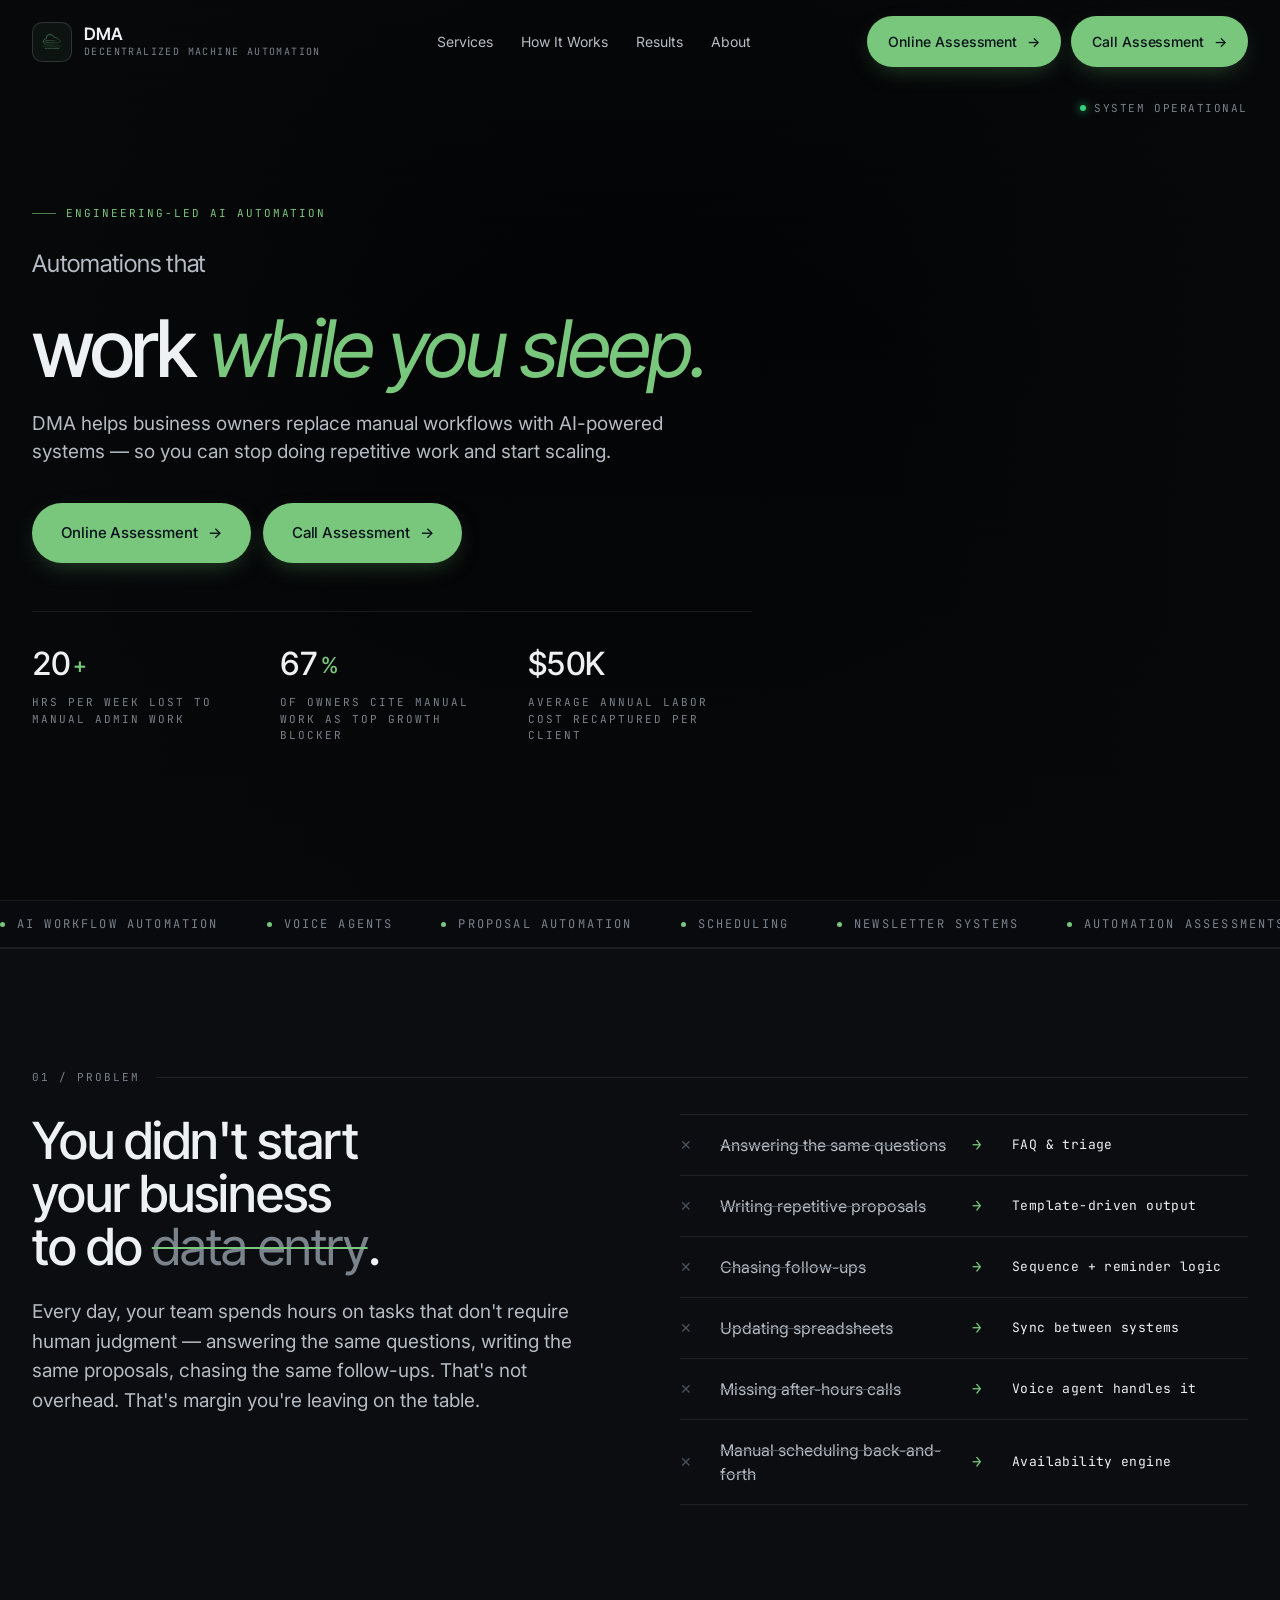
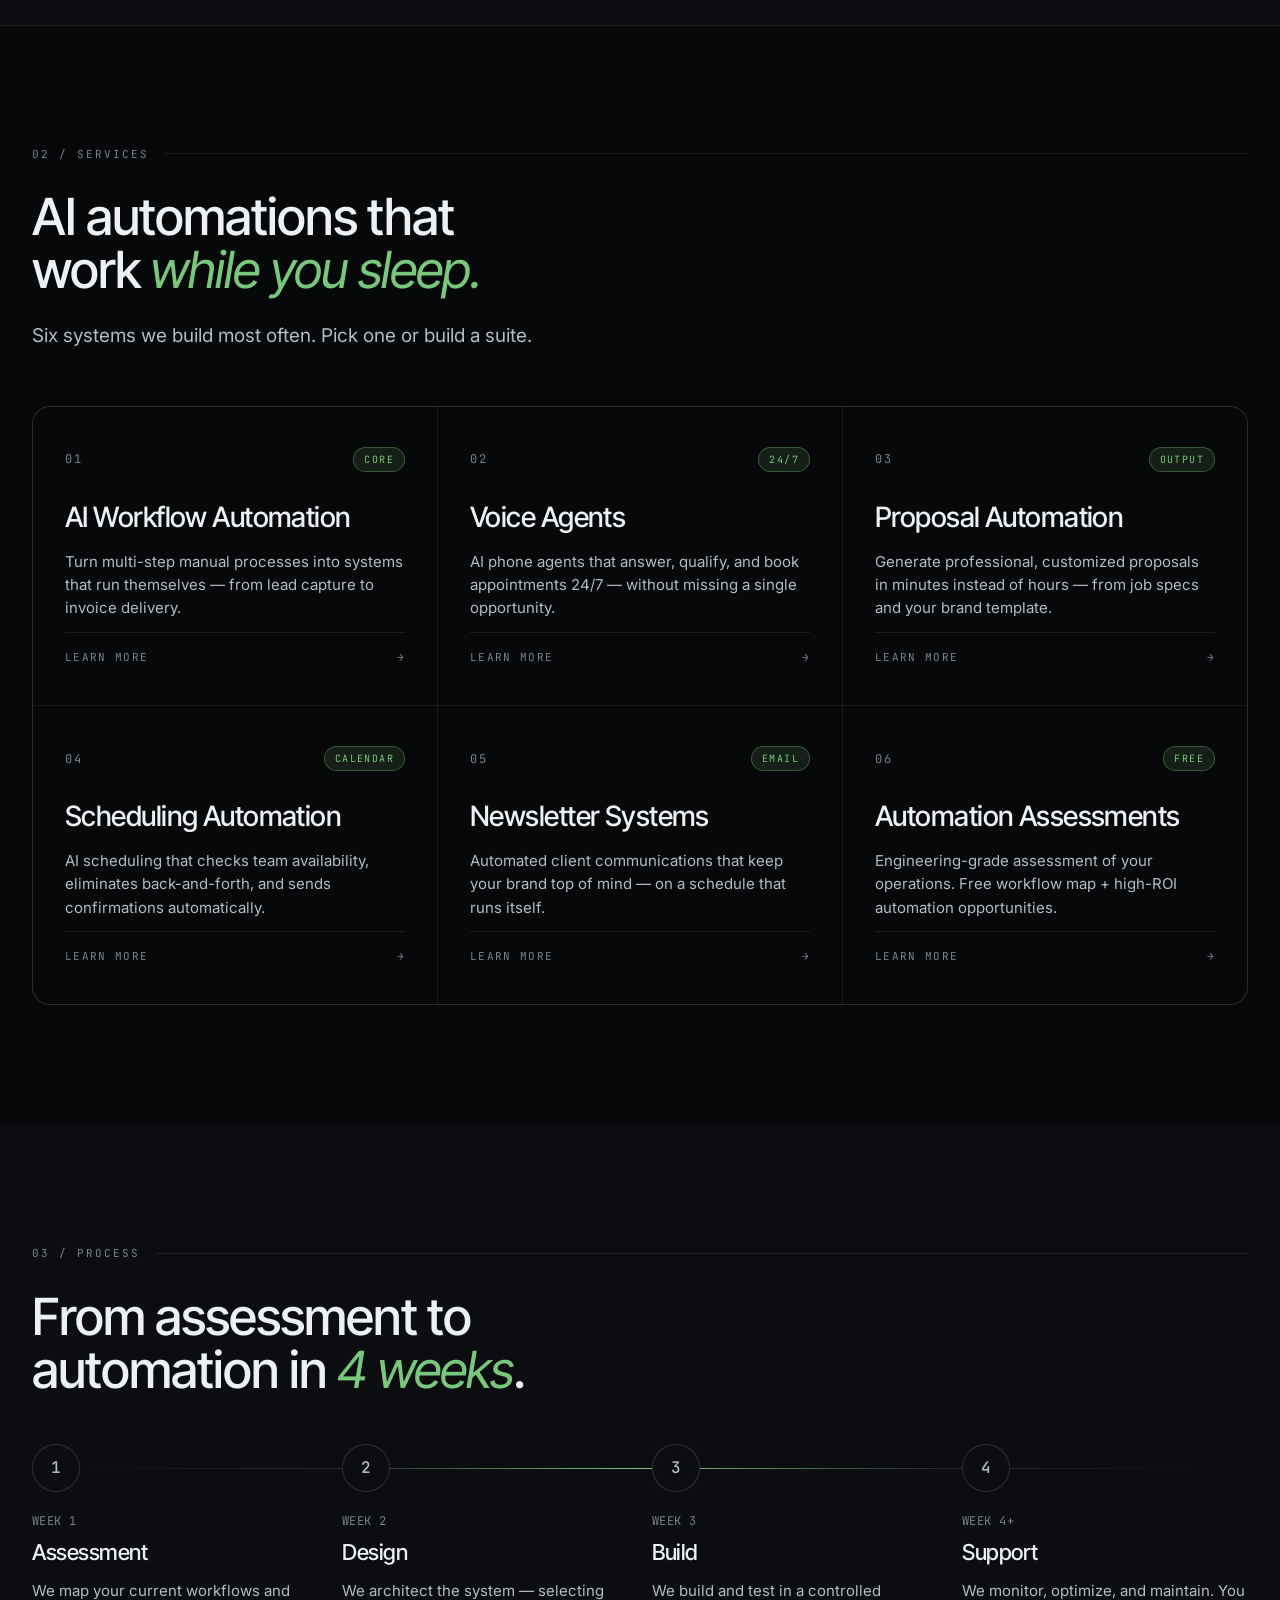
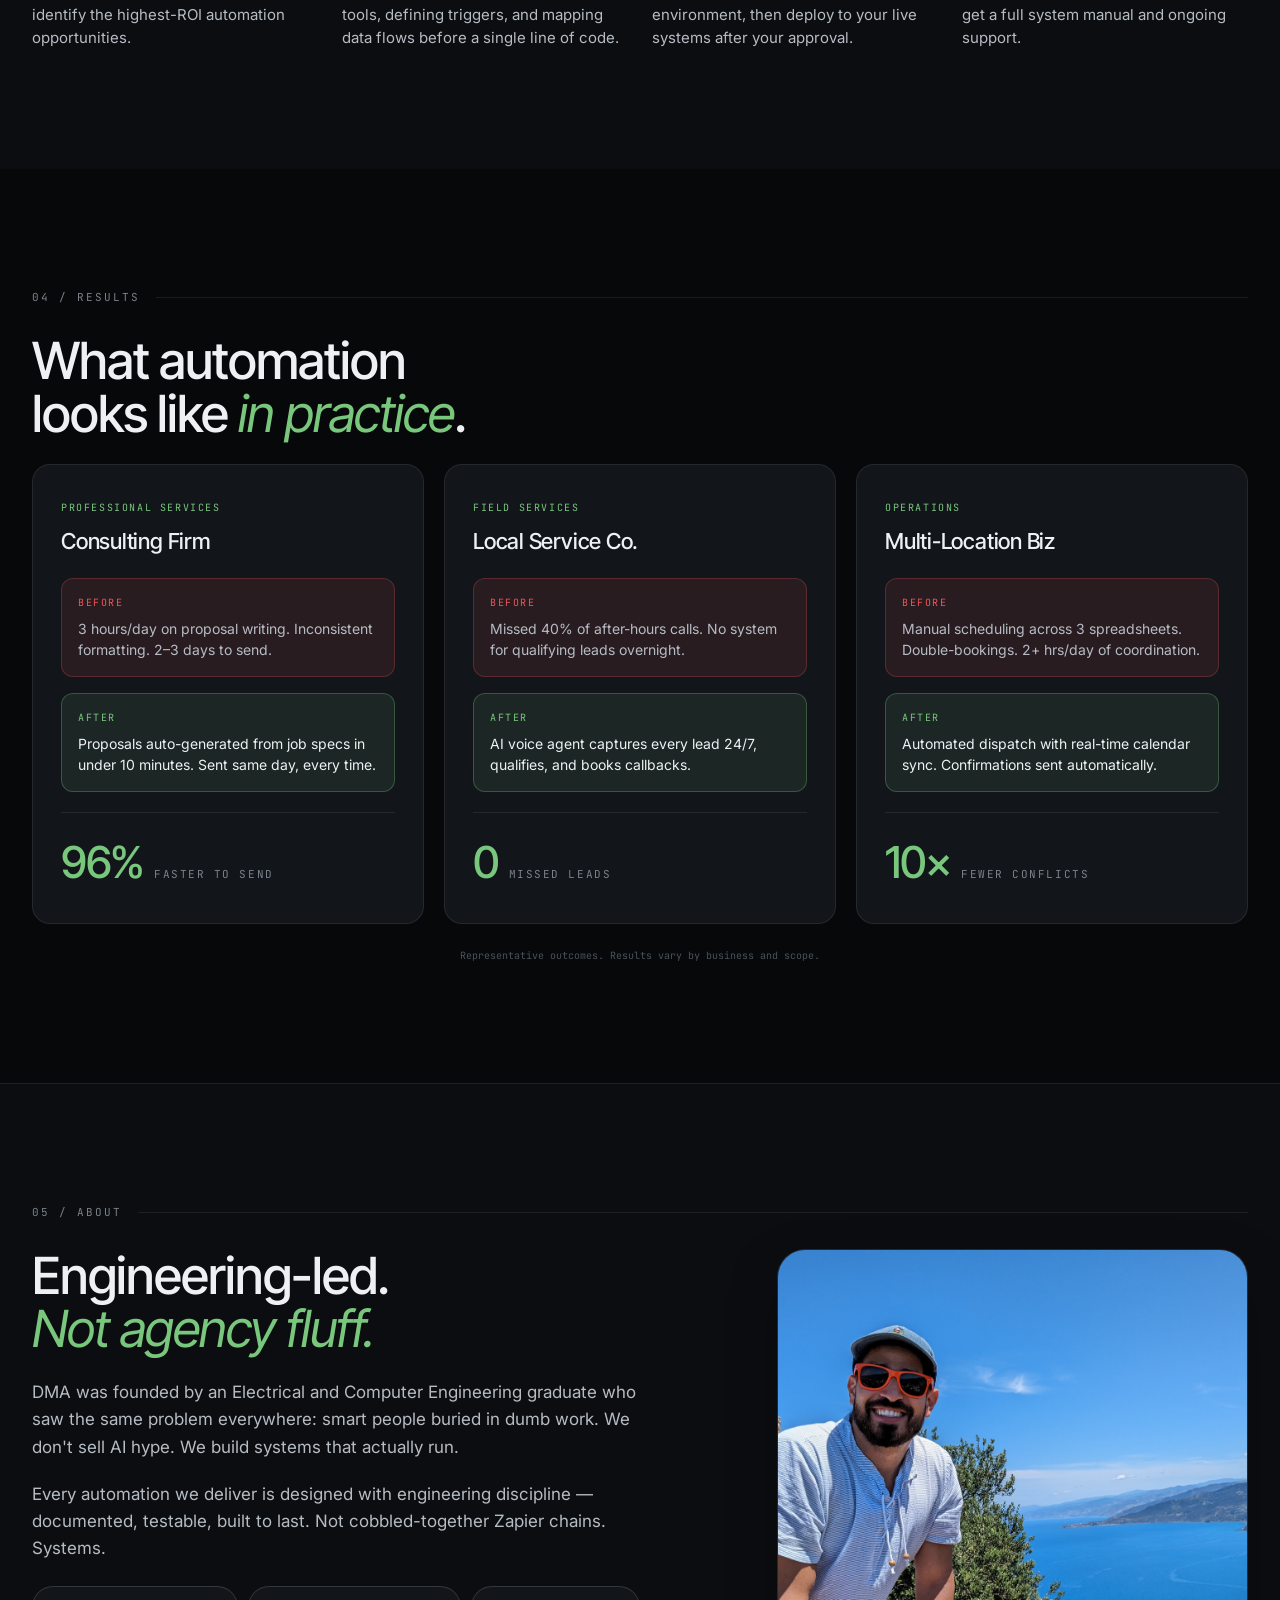
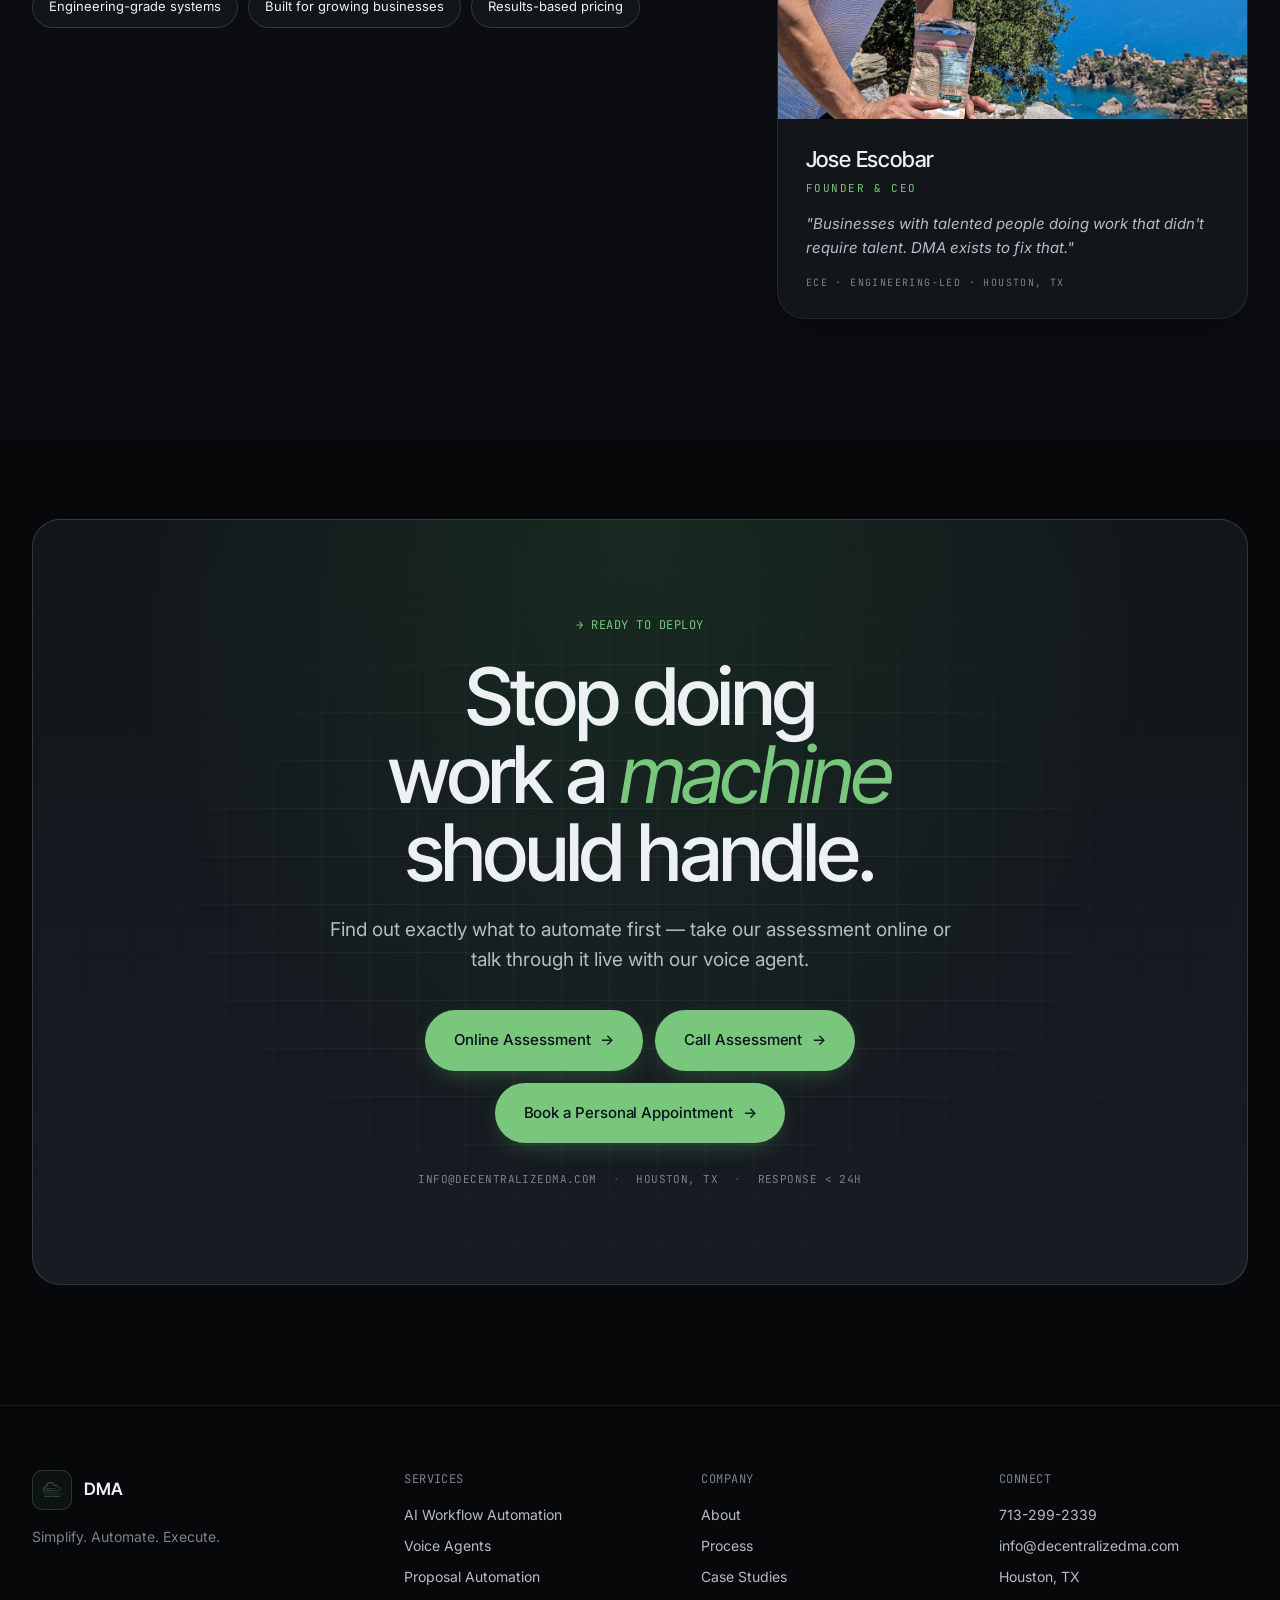
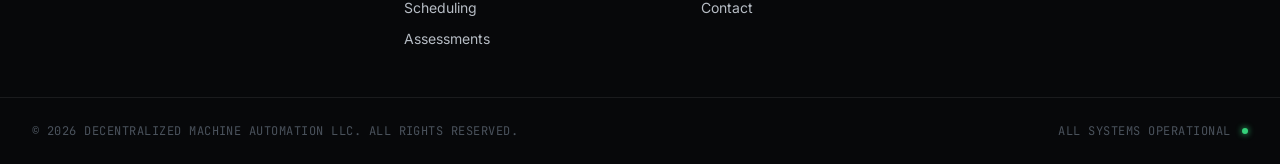
==== index.html @ 8df0d2e8 "18APR26_DarkThemeRedesign" ====
<!DOCTYPE html>
<html lang="en" data-theme="dark">
<head>
  <meta charset="UTF-8" />
  <meta name="viewport" content="width=device-width, initial-scale=1.0" />
  <title>Decentralized Machine Automation — Simplify. Automate. Execute.</title>
  <meta name="description" content="DMA helps businesses replace manual workflows with AI-powered automations — voice agents, proposal automation, scheduling, and more. Free automation assessment." />
  <link rel="icon" href="assets/images/icon.png" type="image/png" />
  <link rel="preconnect" href="https://fonts.googleapis.com" />
  <link rel="preconnect" href="https://fonts.gstatic.com" crossorigin />
  <link href="https://fonts.googleapis.com/css2?family=Inter+Tight:wght@400;500;600&family=Inter:wght@400;500;600&family=JetBrains+Mono:wght@400;500&display=swap" rel="stylesheet" />
  <link rel="stylesheet" href="styles.css" />
</head>
<body>

<!-- ============================================================
     NAV
     ============================================================ -->
<nav class="nav" role="navigation" aria-label="Main navigation">
  <div class="container nav-inner">

    <a class="brand" href="#top" aria-label="DMA Home">
      <span class="brand-mark">
        <img src="assets/images/logo.png" alt="DMA" width="28" height="28" />
      </span>
      <span class="brand-text">
        <span class="brand-name">DMA</span>
        <span class="brand-sub">Decentralized Machine Automation</span>
      </span>
    </a>

    <div class="nav-links">
      <a href="#services">Services</a>
      <a href="#process">How It Works</a>
      <a href="#results">Results</a>
      <a href="#about">About</a>
    </div>

    <div class="nav-ctas">
      <a class="btn btn-primary" href="/assessment/">Online Assessment <span class="arr">→</span></a>
      <a class="btn btn-primary" href="tel:+18585644468">Call Assessment <span class="arr">→</span></a>
    </div>

    <button class="nav__hamburger" aria-label="Open menu" aria-expanded="false">
      <span></span><span></span><span></span>
    </button>

  </div>
</nav>

<!-- Mobile drawer -->
<div class="nav__mobile-menu" id="mobileMenu" aria-hidden="true">
  <a href="#services">Services</a>
  <a href="#process">How It Works</a>
  <a href="#results">Results</a>
  <a href="#about">About</a>
  <a class="btn btn-primary" href="/assessment/">Online Assessment →</a>
  <a class="btn btn-primary" href="tel:+18585644468">Call Assessment →</a>
</div>

<!-- ============================================================
     HERO
     ============================================================ -->
<section id="top" class="hero">

  <!-- Video background -->
  <div class="hero__video-wrap" aria-hidden="true">
    <video class="hero__video" autoplay muted loop playsinline preload="auto">
      <source src="assets/video/mechanical-to-digital-gears.mp4" type="video/mp4" />
    </video>
    <div class="hero__veil"></div>
    <div class="hero__scan"></div>
  </div>
  <div class="hero__scrim" aria-hidden="true"></div>

  <!-- Meta chip -->
  <div class="hero-meta" aria-hidden="true">
    <div class="row"><span class="dot"></span> SYSTEM OPERATIONAL</div>
  </div>

  <div class="container">
    <div class="hero-content">
      <div class="eyebrow reveal in">Engineering-Led AI Automation</div>
      <div class="hero-pre reveal in" data-delay="1">Automations that</div>
      <h1 class="reveal in" data-delay="2">
        work <span class="accent">while you sleep.</span>
      </h1>
      <p class="lead reveal in" data-delay="3">
        DMA helps business owners replace manual workflows with AI-powered systems — so you can stop doing repetitive work and start scaling.
      </p>
      <div class="hero-ctas reveal in" data-delay="4">
        <a class="btn btn-primary btn-lg" href="/assessment/">Online Assessment <span class="arr">→</span></a>
        <a class="btn btn-primary btn-lg" href="tel:+18585644468">Call Assessment <span class="arr">→</span></a>
      </div>
      <div class="hero-stats reveal in" data-delay="4">
        <div class="stat">
          <span class="num"><span class="count" data-target="20">0</span><span class="unit">+</span></span>
          <span class="lbl">hrs per week lost to manual admin work</span>
        </div>
        <div class="stat">
          <span class="num"><span class="count" data-target="67">0</span><span class="unit">%</span></span>
          <span class="lbl">of owners cite manual work as top growth blocker</span>
        </div>
        <div class="stat">
          <span class="num">$<span class="count" data-target="50">0</span>K</span>
          <span class="lbl">average annual labor cost recaptured per client</span>
        </div>
      </div>
    </div>
  </div>

</section>

<!-- ============================================================
     TICKER
     ============================================================ -->
<div class="ticker" aria-hidden="true">
  <div class="ticker-track">
    <span class="ticker-item"><span class="dot"></span> AI WORKFLOW AUTOMATION</span>
    <span class="ticker-item"><span class="dot"></span> VOICE AGENTS</span>
    <span class="ticker-item"><span class="dot"></span> PROPOSAL AUTOMATION</span>
    <span class="ticker-item"><span class="dot"></span> SCHEDULING</span>
    <span class="ticker-item"><span class="dot"></span> NEWSLETTER SYSTEMS</span>
    <span class="ticker-item"><span class="dot"></span> AUTOMATION ASSESSMENTS</span>
    <span class="ticker-item"><span class="dot"></span> AI WORKFLOW AUTOMATION</span>
    <span class="ticker-item"><span class="dot"></span> VOICE AGENTS</span>
    <span class="ticker-item"><span class="dot"></span> PROPOSAL AUTOMATION</span>
    <span class="ticker-item"><span class="dot"></span> SCHEDULING</span>
    <span class="ticker-item"><span class="dot"></span> NEWSLETTER SYSTEMS</span>
    <span class="ticker-item"><span class="dot"></span> AUTOMATION ASSESSMENTS</span>
    <span class="ticker-item"><span class="dot"></span> AI WORKFLOW AUTOMATION</span>
    <span class="ticker-item"><span class="dot"></span> VOICE AGENTS</span>
    <span class="ticker-item"><span class="dot"></span> PROPOSAL AUTOMATION</span>
    <span class="ticker-item"><span class="dot"></span> SCHEDULING</span>
    <span class="ticker-item"><span class="dot"></span> NEWSLETTER SYSTEMS</span>
    <span class="ticker-item"><span class="dot"></span> AUTOMATION ASSESSMENTS</span>
  </div>
</div>

<!-- ============================================================
     01 — PROBLEM
     ============================================================ -->
<section id="problem" class="sec problem">
  <div class="container">
    <div class="sec-label"><span>01 / PROBLEM</span></div>
    <div class="problem-grid">

      <div class="problem-head">
        <h2 class="sec-title reveal">
          You didn't start your business to do <em>data entry</em>.
        </h2>
        <p class="sec-lead reveal" data-delay="1">
          Every day, your team spends hours on tasks that don't require human judgment —
          answering the same questions, writing the same proposals, chasing the same follow-ups.
          That's not overhead. That's margin you're leaving on the table.
        </p>
      </div>

      <div class="problem-list">
        <div class="prob-row reveal" data-delay="1">
          <span class="prob-x">✕</span>
          <span class="prob-task">Answering the same questions</span>
          <span class="prob-arrow">→</span>
          <span class="prob-sol">FAQ &amp; triage</span>
        </div>
        <div class="prob-row reveal" data-delay="2">
          <span class="prob-x">✕</span>
          <span class="prob-task">Writing repetitive proposals</span>
          <span class="prob-arrow">→</span>
          <span class="prob-sol">Template-driven output</span>
        </div>
        <div class="prob-row reveal" data-delay="3">
          <span class="prob-x">✕</span>
          <span class="prob-task">Chasing follow-ups</span>
          <span class="prob-arrow">→</span>
          <span class="prob-sol">Sequence + reminder logic</span>
        </div>
        <div class="prob-row reveal" data-delay="4">
          <span class="prob-x">✕</span>
          <span class="prob-task">Updating spreadsheets</span>
          <span class="prob-arrow">→</span>
          <span class="prob-sol">Sync between systems</span>
        </div>
        <div class="prob-row reveal" data-delay="5">
          <span class="prob-x">✕</span>
          <span class="prob-task">Missing after-hours calls</span>
          <span class="prob-arrow">→</span>
          <span class="prob-sol">Voice agent handles it</span>
        </div>
        <div class="prob-row reveal" data-delay="1">
          <span class="prob-x">✕</span>
          <span class="prob-task">Manual scheduling back-and-forth</span>
          <span class="prob-arrow">→</span>
          <span class="prob-sol">Availability engine</span>
        </div>
      </div>

    </div>
  </div>
</section>

<!-- ============================================================
     02 — SERVICES
     ============================================================ -->
<section id="services" class="sec">
  <div class="container">
    <div class="sec-label"><span>02 / SERVICES</span></div>
    <h2 class="sec-title reveal">AI automations that work <em>while you sleep.</em></h2>
    <p class="sec-lead reveal" data-delay="1">Six systems we build most often. Pick one or build a suite.</p>

    <div class="services-grid">

      <div class="svc-card">
        <div class="svc-top">
          <span class="svc-num">01</span>
          <span class="svc-tag">Core</span>
        </div>
        <h3 class="svc-title">AI Workflow Automation</h3>
        <p class="svc-desc">Turn multi-step manual processes into systems that run themselves — from lead capture to invoice delivery.</p>
        <a class="svc-foot" href="#contact"><span>Learn more</span><span class="arr">→</span></a>
      </div>

      <div class="svc-card">
        <div class="svc-top">
          <span class="svc-num">02</span>
          <span class="svc-tag">24/7</span>
        </div>
        <h3 class="svc-title">Voice Agents</h3>
        <p class="svc-desc">AI phone agents that answer, qualify, and book appointments 24/7 — without missing a single opportunity.</p>
        <a class="svc-foot" href="#contact"><span>Learn more</span><span class="arr">→</span></a>
      </div>

      <div class="svc-card">
        <div class="svc-top">
          <span class="svc-num">03</span>
          <span class="svc-tag">Output</span>
        </div>
        <h3 class="svc-title">Proposal Automation</h3>
        <p class="svc-desc">Generate professional, customized proposals in minutes instead of hours — from job specs and your brand template.</p>
        <a class="svc-foot" href="#contact"><span>Learn more</span><span class="arr">→</span></a>
      </div>

      <div class="svc-card">
        <div class="svc-top">
          <span class="svc-num">04</span>
          <span class="svc-tag">Calendar</span>
        </div>
        <h3 class="svc-title">Scheduling Automation</h3>
        <p class="svc-desc">AI scheduling that checks team availability, eliminates back-and-forth, and sends confirmations automatically.</p>
        <a class="svc-foot" href="#contact"><span>Learn more</span><span class="arr">→</span></a>
      </div>

      <div class="svc-card">
        <div class="svc-top">
          <span class="svc-num">05</span>
          <span class="svc-tag">Email</span>
        </div>
        <h3 class="svc-title">Newsletter Systems</h3>
        <p class="svc-desc">Automated client communications that keep your brand top of mind — on a schedule that runs itself.</p>
        <a class="svc-foot" href="#contact"><span>Learn more</span><span class="arr">→</span></a>
      </div>

      <div class="svc-card">
        <div class="svc-top">
          <span class="svc-num">06</span>
          <span class="svc-tag">Free</span>
        </div>
        <h3 class="svc-title">Automation Assessments</h3>
        <p class="svc-desc">Engineering-grade assessment of your operations. Free workflow map + high-ROI automation opportunities.</p>
        <a class="svc-foot" href="#contact"><span>Learn more</span><span class="arr">→</span></a>
      </div>

    </div>
  </div>
</section>

<!-- ============================================================
     03 — PROCESS
     ============================================================ -->
<section id="process" class="sec process">
  <div class="container">
    <div class="sec-label"><span>03 / PROCESS</span></div>
    <h2 class="sec-title reveal">From assessment to automation in <em>4 weeks</em>.</h2>

    <div class="proc-timeline">
      <div class="proc-line" aria-hidden="true"></div>

      <div class="proc-step reveal" data-delay="1">
        <div class="proc-bub">1</div>
        <div class="proc-body">
          <div class="proc-week mono">Week 1</div>
          <h3 class="proc-title">Assessment</h3>
          <p class="proc-desc">We map your current workflows and identify the highest-ROI automation opportunities.</p>
        </div>
      </div>

      <div class="proc-step reveal" data-delay="2">
        <div class="proc-bub">2</div>
        <div class="proc-body">
          <div class="proc-week mono">Week 2</div>
          <h3 class="proc-title">Design</h3>
          <p class="proc-desc">We architect the system — selecting tools, defining triggers, and mapping data flows before a single line of code.</p>
        </div>
      </div>

      <div class="proc-step reveal" data-delay="3">
        <div class="proc-bub">3</div>
        <div class="proc-body">
          <div class="proc-week mono">Week 3</div>
          <h3 class="proc-title">Build</h3>
          <p class="proc-desc">We build and test in a controlled environment, then deploy to your live systems after your approval.</p>
        </div>
      </div>

      <div class="proc-step reveal" data-delay="4">
        <div class="proc-bub">4</div>
        <div class="proc-body">
          <div class="proc-week mono">Week 4+</div>
          <h3 class="proc-title">Support</h3>
          <p class="proc-desc">We monitor, optimize, and maintain. You get a full system manual and ongoing support.</p>
        </div>
      </div>

    </div>
  </div>
</section>

<!-- ============================================================
     04 — RESULTS
     ============================================================ -->
<section id="results" class="sec">
  <div class="container">
    <div class="sec-label"><span>04 / RESULTS</span></div>
    <h2 class="sec-title reveal">What automation looks like <em>in practice</em>.</h2>

    <div class="cases-grid">

      <article class="case-card reveal" data-delay="1">
        <div>
          <span class="case-tag mono">Professional Services</span>
          <h3 class="case-client">Consulting Firm</h3>
        </div>
        <div class="case-split">
          <div class="case-col before">
            <span class="col-label">Before</span>
            <p>3 hours/day on proposal writing. Inconsistent formatting. 2–3 days to send.</p>
          </div>
          <div class="case-col after">
            <span class="col-label">After</span>
            <p>Proposals auto-generated from job specs in under 10 minutes. Sent same day, every time.</p>
          </div>
        </div>
        <div class="case-metric">
          <span class="m-num">96%</span>
          <span class="m-lbl">faster to send</span>
        </div>
      </article>

      <article class="case-card reveal" data-delay="2">
        <div>
          <span class="case-tag mono">Field Services</span>
          <h3 class="case-client">Local Service Co.</h3>
        </div>
        <div class="case-split">
          <div class="case-col before">
            <span class="col-label">Before</span>
            <p>Missed 40% of after-hours calls. No system for qualifying leads overnight.</p>
          </div>
          <div class="case-col after">
            <span class="col-label">After</span>
            <p>AI voice agent captures every lead 24/7, qualifies, and books callbacks.</p>
          </div>
        </div>
        <div class="case-metric">
          <span class="m-num">0</span>
          <span class="m-lbl">missed leads</span>
        </div>
      </article>

      <article class="case-card reveal" data-delay="3">
        <div>
          <span class="case-tag mono">Operations</span>
          <h3 class="case-client">Multi-Location Biz</h3>
        </div>
        <div class="case-split">
          <div class="case-col before">
            <span class="col-label">Before</span>
            <p>Manual scheduling across 3 spreadsheets. Double-bookings. 2+ hrs/day of coordination.</p>
          </div>
          <div class="case-col after">
            <span class="col-label">After</span>
            <p>Automated dispatch with real-time calendar sync. Confirmations sent automatically.</p>
          </div>
        </div>
        <div class="case-metric">
          <span class="m-num">10×</span>
          <span class="m-lbl">fewer conflicts</span>
        </div>
      </article>

    </div>

    <p class="case-foot">Representative outcomes. Results vary by business and scope.</p>
  </div>
</section>

<!-- ============================================================
     05 — ABOUT
     ============================================================ -->
<section id="about" class="sec about">
  <div class="container">
    <div class="sec-label"><span>05 / ABOUT</span></div>
    <div class="about-grid">

      <div class="about-main reveal">
        <h2 class="sec-title">Engineering-led.<br><em>Not agency fluff.</em></h2>
        <p class="about-lead">
          DMA was founded by an Electrical and Computer Engineering graduate who saw the same problem everywhere: smart people buried in dumb work. We don't sell AI hype. We build systems that actually run.
        </p>
        <p class="about-lead">
          Every automation we deliver is designed with engineering discipline — documented, testable, built to last. Not cobbled-together Zapier chains. Systems.
        </p>
        <div class="about-pills">
          <span class="pill">Engineering-grade systems</span>
          <span class="pill">Built for growing businesses</span>
          <span class="pill">Results-based pricing</span>
        </div>
      </div>

      <aside class="founder-card reveal" data-delay="2">
        <div class="founder-portrait">
          <img src="assets/images/founder.jpg" alt="Jose Escobar — Founder & CEO" style="width:100%;height:100%;object-fit:cover;object-position:center top;display:block;" />
        </div>
        <div class="founder-body">
          <div class="founder-name">Jose Escobar</div>
          <div class="founder-role">Founder &amp; CEO</div>
          <p class="founder-q">
            "Businesses with talented people doing work that didn't require talent. DMA exists to fix that."
          </p>
          <div class="founder-meta">ECE · Engineering-led · Houston, TX</div>
        </div>
      </aside>

    </div>
  </div>
</section>

<!-- ============================================================
     06 — CTA / CONTACT
     ============================================================ -->
<section id="contact" class="sec cta-sec">
  <div class="container">
    <div class="cta-card">
      <div class="cta-grid-bg" aria-hidden="true"></div>
      <div class="cta-inner">
        <span class="cta-eyebrow mono">→ READY TO DEPLOY</span>
        <h2 class="cta-head">
          Stop doing work a <em>machine</em> should handle.
        </h2>
        <p class="cta-lead">
          Find out exactly what to automate first — take our assessment online or talk through it live with our voice agent.
        </p>
        <div class="cta-actions">
          <a class="btn btn-primary btn-lg" href="/assessment/">
            Online Assessment <span class="arr">→</span>
          </a>
          <a class="btn btn-primary btn-lg" href="tel:+18585644468">
            Call Assessment <span class="arr">→</span>
          </a>
          <a class="btn btn-primary btn-lg" href="https://calendar.app.google/gd6ZC7kTfLV4Lqw1A" target="_blank" rel="noopener">
            Book a Personal Appointment <span class="arr">→</span>
          </a>
        </div>
        <div class="cta-meta">
          <span>info@decentralizedma.com</span>
          <span class="dot-sep">·</span>
          <span>Houston, TX</span>
          <span class="dot-sep">·</span>
          <span>Response &lt; 24h</span>
        </div>
      </div>
    </div>
  </div>
</section>

<!-- ============================================================
     FOOTER
     ============================================================ -->
<footer class="footer">
  <div class="container foot-grid">

    <div class="foot-brand">
      <a class="brand" href="#top" aria-label="DMA Home">
        <span class="brand-mark">
          <img src="assets/images/logo.png" alt="DMA" width="24" height="24" />
        </span>
        <span class="brand-name">DMA</span>
      </a>
      <p class="foot-tag">Simplify. Automate. Execute.</p>
    </div>

    <div class="foot-col">
      <div class="foot-h mono">Services</div>
      <a href="#services">AI Workflow Automation</a>
      <a href="#services">Voice Agents</a>
      <a href="#services">Proposal Automation</a>
      <a href="#services">Scheduling</a>
      <a href="#services">Assessments</a>
    </div>

    <div class="foot-col">
      <div class="foot-h mono">Company</div>
      <a href="#about">About</a>
      <a href="#process">Process</a>
      <a href="#results">Case Studies</a>
      <a href="#contact">Contact</a>
    </div>

    <div class="foot-col">
      <div class="foot-h mono">Connect</div>
      <a href="tel:7132992339">713-299-2339</a>
      <a href="mailto:info@decentralizedma.com">info@decentralizedma.com</a>
      <span>Houston, TX</span>
    </div>

  </div>
  <div class="container foot-bottom mono">
    <span>© 2026 Decentralized Machine Automation LLC. All rights reserved.</span>
    <span>All systems operational <span class="status-dot" aria-hidden="true"></span></span>
  </div>
</footer>

<!-- ============================================================
     SCRIPTS
     ============================================================ -->
<script>
  // ---- Mobile nav toggle ----
  const hamburger  = document.querySelector('.nav__hamburger');
  const mobileMenu = document.getElementById('mobileMenu');
  if (hamburger && mobileMenu) {
    hamburger.addEventListener('click', () => {
      const isOpen = mobileMenu.classList.toggle('open');
      hamburger.setAttribute('aria-expanded', isOpen);
      mobileMenu.setAttribute('aria-hidden', !isOpen);
    });
    mobileMenu.querySelectorAll('a').forEach(link => {
      link.addEventListener('click', () => {
        mobileMenu.classList.remove('open');
        hamburger.setAttribute('aria-expanded', 'false');
        mobileMenu.setAttribute('aria-hidden', 'true');
      });
    });
  }

  // ---- Hero video half speed ----
  const heroVideo = document.querySelector('.hero__video');
  if (heroVideo) heroVideo.playbackRate = 0.5;

  // ---- Nav scroll state ----
  const navEl  = document.querySelector('.nav');
  const heroEl = document.querySelector('.hero');
  const setNavState = () => {
    if (!navEl) return;
    const threshold = heroEl ? heroEl.offsetHeight - 80 : 400;
    navEl.classList.toggle('scrolled', window.scrollY > threshold);
  };
  setNavState();
  window.addEventListener('scroll', setNavState, { passive: true });

  // ---- Reveal on scroll ----
  const revealIO = new IntersectionObserver((entries) => {
    entries.forEach(en => {
      if (en.isIntersecting) { en.target.classList.add('in'); revealIO.unobserve(en.target); }
    });
  }, { threshold: 0.05, rootMargin: '0px 0px -40px 0px' });
  document.querySelectorAll('.reveal:not(.in)').forEach(el => revealIO.observe(el));
  // Failsafe for elements already in viewport
  setTimeout(() => {
    document.querySelectorAll('.reveal:not(.in)').forEach(el => {
      if (el.getBoundingClientRect().top < window.innerHeight) el.classList.add('in');
    });
  }, 100);

  // ---- Animated stat counters ----
  const counters = document.querySelectorAll('.count[data-target]');
  const counterIO = new IntersectionObserver((entries) => {
    entries.forEach(en => {
      if (!en.isIntersecting) return;
      const el  = en.target;
      const target = parseFloat(el.dataset.target);
      const dur  = 1200;
      const start = performance.now();
      const tick  = (now) => {
        const p     = Math.min(1, (now - start) / dur);
        const eased = 1 - Math.pow(1 - p, 3);
        el.textContent = Math.round(target * eased);
        if (p < 1) requestAnimationFrame(tick);
      };
      requestAnimationFrame(tick);
      counterIO.unobserve(el);
    });
  }, { threshold: 0.4 });
  counters.forEach(el => counterIO.observe(el));
</script>

</body>
</html>
---- styles.css ----
/* ============================================================
   DMA — decentralizedma.com
   Full dark-theme redesign · April 2026
   ============================================================ */

/* -------- TOKENS -------- */
:root {
  --bg:      #07080a;
  --bg-1:    #0b0d10;
  --bg-2:    #0f1216;
  --panel:   #12161b;
  --panel-2: #171c22;
  --line:    rgba(255,255,255,0.08);
  --line-2:  rgba(255,255,255,0.14);

  --fg:   #eef1f4;
  --fg-2: #b6bcc4;
  --fg-3: #7a828c;
  --fg-4: #4a525c;

  --accent-h:    145;
  --accent:      oklch(0.76 0.13 var(--accent-h));
  --accent-2:    oklch(0.66 0.15 var(--accent-h));
  --accent-dim:  oklch(0.55 0.14 var(--accent-h) / 0.18);
  --accent-glow: oklch(0.78 0.15 var(--accent-h) / 0.35);

  --r-xs: 4px; --r-sm: 8px; --r-md: 12px; --r-lg: 18px; --r-xl: 28px;

  --shadow-2: 0 20px 60px -20px rgba(0,0,0,0.6), 0 1px 0 rgba(255,255,255,0.05) inset;

  --motion:   1;
  --ease:     cubic-bezier(0.2,0.8,0.2,1);
  --ease-out: cubic-bezier(0.16,1,0.3,1);

  --font-display: 'Inter Tight','Inter',ui-sans-serif,system-ui,-apple-system,'Helvetica Neue',Arial,sans-serif;
  --font-body:    'Inter',ui-sans-serif,system-ui,-apple-system,'Helvetica Neue',Arial,sans-serif;
  --font-mono:    'JetBrains Mono','IBM Plex Mono',ui-monospace,'SF Mono',Menlo,monospace;

  --fs-lead: 19px;
  --fs-h3:   clamp(22px,2.2vw,28px);
  --fs-h2:   clamp(32px,4vw,56px);
  --fs-h1:   clamp(44px,6.2vw,88px);
  --tracking-tight:   -0.02em;
  --tracking-tighter: -0.035em;
  --tracking-wide:     0.18em;
}

/* -------- RESET -------- */
*, *::before, *::after { box-sizing: border-box; }
html, body { margin: 0; padding: 0; }
html { scroll-behavior: smooth; }
body {
  background: var(--bg);
  color: var(--fg);
  font-family: var(--font-body);
  font-size: 16px;
  line-height: 1.5;
  -webkit-font-smoothing: antialiased;
  text-rendering: optimizeLegibility;
  overflow-x: hidden;
}
h1,h2,h3,h4 {
  font-family: var(--font-display);
  letter-spacing: var(--tracking-tight);
  font-weight: 500;
  margin: 0;
}
p { margin: 0; }
a { color: inherit; text-decoration: none; }
button { font: inherit; color: inherit; background: none; border: none; cursor: pointer; padding: 0; }
::selection { background: var(--accent); color: #000; }
::-webkit-scrollbar { width: 10px; }
::-webkit-scrollbar-thumb { background: var(--line-2); border-radius: 10px; }
::-webkit-scrollbar-track { background: transparent; }

/* -------- LAYOUT -------- */
.container { width: 100%; max-width: 1280px; margin: 0 auto; padding: 0 32px; }

/* -------- TYPE HELPERS -------- */
.mono {
  font-family: var(--font-mono);
  font-size: 12px;
  letter-spacing: 0.04em;
  text-transform: uppercase;
  color: var(--fg-3);
}
.eyebrow {
  font-family: var(--font-mono);
  font-size: 11px;
  letter-spacing: var(--tracking-wide);
  text-transform: uppercase;
  color: var(--accent);
  display: inline-flex;
  align-items: center;
  gap: 10px;
}
.eyebrow::before { content: ""; width: 24px; height: 1px; background: currentColor; opacity: 0.6; }

/* -------- REVEAL -------- */
.reveal {
  opacity: 0;
  transform: translateY(16px);
  transition: opacity calc(700ms * var(--motion)) var(--ease-out),
              transform calc(700ms * var(--motion)) var(--ease-out);
}
.reveal.in { opacity: 1; transform: none; }
.reveal[data-delay="1"] { transition-delay: 80ms; }
.reveal[data-delay="2"] { transition-delay: 160ms; }
.reveal[data-delay="3"] { transition-delay: 240ms; }
.reveal[data-delay="4"] { transition-delay: 320ms; }
.reveal[data-delay="5"] { transition-delay: 400ms; }

/* -------- BUTTONS -------- */
.btn {
  display: inline-flex;
  align-items: center;
  gap: 10px;
  padding: 14px 20px;
  border-radius: 999px;
  font-size: 14px;
  font-weight: 500;
  letter-spacing: -0.005em;
  white-space: nowrap;
  border: 1px solid transparent;
  transition: transform 200ms var(--ease), background 200ms var(--ease),
              border-color 200ms var(--ease), color 200ms var(--ease);
}
.btn:hover { transform: translateY(-1px); }
.btn .arr { transition: transform 300ms var(--ease); }
.btn:hover .arr { transform: translateX(3px); }
.btn-primary { background: var(--accent); color: #08121a; box-shadow: 0 8px 24px -8px var(--accent-glow); }
.btn-primary:hover { background: oklch(0.82 0.15 var(--accent-h)); }
.btn-ghost { border-color: var(--line-2); color: var(--fg); background: transparent; }
.btn-ghost:hover { border-color: var(--fg-2); background: rgba(255,255,255,0.03); }
.btn-lg { padding: 18px 28px; font-size: 15px; }

/* -------- SECTION LABEL -------- */
.sec-label {
  display: flex;
  align-items: center;
  gap: 16px;
  font-family: var(--font-mono);
  font-size: 11px;
  letter-spacing: var(--tracking-wide);
  text-transform: uppercase;
  color: var(--fg-3);
  margin-bottom: 28px;
}
.sec-label::after { content: ""; flex: 1; height: 1px; background: var(--line); }

/* ============================================================
   NAV
   ============================================================ */
.nav {
  position: fixed; top: 0; left: 0; right: 0;
  z-index: 50;
  padding: 16px 0;
  transition: background 300ms var(--ease), backdrop-filter 300ms var(--ease), border-color 300ms var(--ease);
  border-bottom: 1px solid transparent;
}
.nav.scrolled {
  background: color-mix(in oklab, var(--bg) 72%, transparent);
  backdrop-filter: saturate(140%) blur(14px);
  -webkit-backdrop-filter: saturate(140%) blur(14px);
  border-bottom-color: var(--line);
}
.nav-inner { display: flex; align-items: center; justify-content: space-between; gap: 24px; }
.brand { display: flex; align-items: center; gap: 12px; color: var(--fg); flex-shrink: 0; }
.brand-mark {
  display: grid; place-items: center;
  width: 40px; height: 40px;
  border: 1px solid var(--line-2);
  border-radius: 10px;
  background: color-mix(in oklab, var(--accent) 6%, transparent);
  overflow: hidden;
}
.brand-mark img { width: 28px; height: 28px; object-fit: contain; display: block; }
.brand-text { display: flex; flex-direction: column; line-height: 1; }
.brand-name { font-family: var(--font-display); font-weight: 600; letter-spacing: -0.01em; font-size: 17px; }
.brand-sub { font-family: var(--font-mono); font-size: 10px; letter-spacing: 0.14em; text-transform: uppercase; color: var(--fg-3); margin-top: 4px; }
.nav-links { display: flex; gap: 28px; }
.nav-links a { font-size: 14px; color: var(--fg-2); position: relative; transition: color 200ms; }
.nav-links a:hover { color: var(--fg); }
.nav-links a::after {
  content: ""; position: absolute; left: 0; right: 0; bottom: -6px;
  height: 1px; background: var(--accent);
  transform: scaleX(0); transform-origin: left;
  transition: transform 300ms var(--ease);
}
.nav-links a:hover::after { transform: scaleX(1); }
.nav-ctas { display: flex; gap: 10px; align-items: center; }

/* Hamburger (mobile) */
.nav__hamburger {
  display: none;
  flex-direction: column; gap: 5px;
  width: 40px; height: 40px;
  align-items: center; justify-content: center;
  border: 1px solid var(--line-2);
  border-radius: var(--r-sm);
  background: transparent;
  cursor: pointer;
  flex-shrink: 0;
}
.nav__hamburger span { display: block; width: 18px; height: 1.5px; background: var(--fg-2); border-radius: 2px; }

/* Mobile drawer */
.nav__mobile-menu {
  display: none;
  position: fixed; top: 73px; left: 0; right: 0;
  background: color-mix(in oklab, var(--bg) 94%, transparent);
  backdrop-filter: blur(18px);
  -webkit-backdrop-filter: blur(18px);
  border-bottom: 1px solid var(--line);
  padding: 20px 32px 28px;
  flex-direction: column; gap: 0;
  z-index: 49;
}
.nav__mobile-menu.open { display: flex; }
.nav__mobile-menu a { font-size: 15px; color: var(--fg-2); padding: 14px 0; border-bottom: 1px solid var(--line); display: block; }
.nav__mobile-menu a:last-child { border-bottom: none; }
.nav__mobile-menu .btn { margin-top: 16px; width: 100%; justify-content: center; }

@media (max-width: 900px) {
  .nav-links, .nav-ctas { display: none; }
  .brand-sub { display: none; }
  .nav__hamburger { display: flex; }
}

/* ============================================================
   HERO
   ============================================================ */
.hero {
  position: relative;
  min-height: 100vh;
  min-height: 100svh;
  display: flex;
  align-items: center;
  overflow: hidden;
  isolation: isolate;
  padding: 120px 0 80px;
}

/* Video full-bleed — transform-center for Hostinger/LiteSpeed compat (do not switch to object-fit) */
.hero__video-wrap { position: absolute; inset: 0; background: #000; z-index: 0; }
.hero__video {
  position: absolute;
  top: 50%; left: 50%;
  transform: translate(-50%,-50%);
  min-width: 100%; min-height: 100%;
  width: auto; height: auto;
  filter: saturate(0.5) contrast(1.1) brightness(0.5) hue-rotate(-10deg);
  mix-blend-mode: screen;
  opacity: 0.75;
}
.hero__veil {
  position: absolute; inset: 0;
  background:
    radial-gradient(ellipse at center, transparent 30%, var(--bg) 95%),
    linear-gradient(90deg, var(--bg) 0%, transparent 30%, transparent 70%, var(--bg) 100%);
}
.hero__scan {
  position: absolute; inset: 0;
  background: repeating-linear-gradient(0deg, rgba(255,255,255,0.02) 0 1px, transparent 1px 3px);
  mix-blend-mode: overlay;
  opacity: 0.5;
}
.hero__scrim {
  position: absolute; inset: 0;
  background: linear-gradient(180deg, rgba(7,8,10,0.35) 0%, rgba(7,8,10,0.62) 50%, rgba(7,8,10,0.88) 100%);
  z-index: 1;
}

/* Meta chip (top-right) */
.hero-meta {
  position: absolute; top: 100px; right: 32px;
  z-index: 3;
  display: flex; flex-direction: column; gap: 10px;
  text-align: right; color: var(--fg-3);
}
.hero-meta .row {
  display: flex; justify-content: flex-end; align-items: center; gap: 8px;
  font-family: var(--font-mono); font-size: 11px;
  letter-spacing: 0.14em; text-transform: uppercase;
}
.hero-meta .dot {
  width: 6px; height: 6px; border-radius: 50%;
  background: #34d17a; box-shadow: 0 0 10px #34d17a;
  animation: blink 2s infinite;
}
@keyframes blink { 50% { opacity: 0.4; } }

/* Hero content */
.hero-content { position: relative; z-index: 2; max-width: 900px; }
.hero-pre {
  font-family: var(--font-display);
  font-size: clamp(18px,2vw,24px);
  color: var(--fg-2); letter-spacing: -0.01em;
  margin: 24px 0 8px;
}
.hero h1 {
  font-size: var(--fs-h1);
  line-height: 0.96;
  letter-spacing: var(--tracking-tighter);
  font-weight: 500;
  margin: 28px 0 24px;
  text-wrap: balance;
}
.hero h1 .accent { color: var(--accent); font-style: italic; font-weight: 400; }
.hero .lead { font-size: var(--fs-lead); color: var(--fg-2); max-width: 640px; line-height: 1.5; margin-bottom: 36px; }
.hero-ctas { display: flex; gap: 12px; flex-wrap: wrap; margin-bottom: 48px; }

/* Stat strip */
.hero-stats {
  display: grid; grid-template-columns: repeat(3,1fr); gap: 24px;
  padding-top: 28px; border-top: 1px solid var(--line); max-width: 720px;
}
.stat { display: flex; flex-direction: column; gap: 6px; }
.stat .num {
  font-family: var(--font-display); font-size: 32px;
  letter-spacing: -0.02em; color: var(--fg); font-weight: 500;
  font-variant-numeric: tabular-nums;
}
.stat .num .unit { color: var(--accent); margin-left: 2px; font-size: 22px; vertical-align: 2px; }
.stat .lbl {
  font-family: var(--font-mono); font-size: 11px;
  letter-spacing: var(--tracking-wide); color: var(--fg-3); text-transform: uppercase;
}

@media (prefers-reduced-motion: reduce) {
  .hero__video-wrap { display: none; }
  .hero { background: var(--bg-1); }
}
@media (max-width: 900px) {
  .hero-meta { display: none; }
  .hero-stats { grid-template-columns: 1fr; gap: 16px; }
  .hero { padding-top: 100px; }
}

/* ============================================================
   TICKER
   ============================================================ */
.ticker {
  position: relative; overflow: hidden;
  border-top: 1px solid var(--line); border-bottom: 1px solid var(--line);
  background: color-mix(in oklab, var(--bg-1) 60%, transparent);
  padding: 14px 0;
}
.ticker-track {
  display: flex; gap: 48px; white-space: nowrap;
  animation: ticker calc(60s / var(--motion,1)) linear infinite;
  width: max-content;
}
.ticker-item {
  font-family: var(--font-mono); font-size: 12px;
  letter-spacing: var(--tracking-wide); color: var(--fg-3);
  display: inline-flex; align-items: center; gap: 12px;
}
.ticker-item .dot { width: 5px; height: 5px; border-radius: 50%; background: var(--accent); }
@keyframes ticker { to { transform: translateX(-33.33%); } }

/* ============================================================
   SECTIONS SHARED
   ============================================================ */
.sec { padding: 120px 0; position: relative; }
.sec-title {
  font-size: var(--fs-h2); line-height: 1.04;
  letter-spacing: var(--tracking-tight); font-weight: 500;
  max-width: 18ch; text-wrap: balance; margin-bottom: 24px;
}
.sec-title em { color: var(--accent); font-style: italic; font-weight: 400; }
.sec-lead { font-size: var(--fs-lead); color: var(--fg-2); max-width: 58ch; line-height: 1.55; margin-bottom: 56px; }

/* ============================================================
   PROBLEM
   ============================================================ */
.problem { background: var(--bg-1); border-top: 1px solid var(--line); border-bottom: 1px solid var(--line); }
.problem-grid { display: grid; grid-template-columns: 1fr 1fr; gap: 80px; align-items: start; }
.problem-head .sec-title { max-width: 16ch; }
.problem-head .sec-title em {
  color: var(--fg-3);
  text-decoration-line: line-through;
  text-decoration-color: var(--accent);
  text-decoration-thickness: 2px;
  font-style: normal;
}
.problem-list { display: flex; flex-direction: column; }
.prob-row {
  display: grid; grid-template-columns: 24px 1fr 24px 1fr; gap: 16px;
  align-items: center; padding: 18px 0; border-bottom: 1px solid var(--line);
}
.prob-row:first-child { border-top: 1px solid var(--line); }
.prob-x { color: var(--fg-4); font-size: 14px; }
.prob-task { color: var(--fg-2); text-decoration: line-through; text-decoration-color: var(--fg-4); }
.prob-arrow { color: var(--accent); font-family: var(--font-mono); }
.prob-sol { color: var(--fg); font-family: var(--font-mono); font-size: 13px; letter-spacing: 0.03em; }
@media (max-width: 900px) {
  .problem-grid { grid-template-columns: 1fr; gap: 40px; }
  .prob-row { grid-template-columns: 20px 1fr; }
  .prob-arrow { display: none; }
  .prob-sol { grid-column: 2; color: var(--accent); font-size: 12px; margin-top: 4px; }
}

/* ============================================================
   SERVICES
   ============================================================ */
.services-grid {
  display: grid; grid-template-columns: repeat(3,1fr); gap: 1px;
  background: var(--line); border: 1px solid var(--line);
  border-radius: var(--r-lg); overflow: hidden;
}
.svc-card {
  background: var(--bg); padding: 40px 32px;
  text-align: left; display: flex; flex-direction: column; gap: 12px;
  min-height: 280px; position: relative;
  transition: background 300ms var(--ease); overflow: hidden;
}
.svc-card > * { position: relative; z-index: 1; }
.svc-card::before {
  content: ""; position: absolute; inset: 0;
  background: radial-gradient(circle at 30% 0%, var(--accent-dim), transparent 55%);
  opacity: 0; transition: opacity 300ms var(--ease); pointer-events: none; z-index: 0;
}
.svc-card:hover::before { opacity: 1; }
.svc-card:hover { background: var(--panel); }
.svc-top { display: flex; justify-content: space-between; align-items: center; }
.svc-num { font-family: var(--font-mono); font-size: 12px; color: var(--fg-3); letter-spacing: 0.14em; }
.svc-tag {
  font-family: var(--font-mono); font-size: 10px; letter-spacing: 0.14em; text-transform: uppercase;
  padding: 4px 10px; border-radius: 999px;
  background: color-mix(in oklab, var(--accent) 12%, transparent);
  color: var(--accent); border: 1px solid color-mix(in oklab, var(--accent) 35%, transparent);
}
.svc-title { font-size: var(--fs-h3); letter-spacing: var(--tracking-tight); font-weight: 500; margin-top: 12px; }
.svc-desc { color: var(--fg-2); font-size: 15px; line-height: 1.55; flex: 1; }
.svc-foot {
  display: flex; justify-content: space-between; align-items: center;
  font-family: var(--font-mono); font-size: 11px; letter-spacing: 0.12em; text-transform: uppercase;
  color: var(--fg-3); padding-top: 16px; border-top: 1px solid var(--line);
}
.svc-card:hover .svc-foot { color: var(--accent); }
a.svc-foot { text-decoration: none; }
@media (max-width: 900px) { .services-grid { grid-template-columns: 1fr; } }

/* ============================================================
   PROCESS
   ============================================================ */
.process { background: var(--bg-1); }
.proc-timeline {
  position: relative; display: grid; grid-template-columns: repeat(4,1fr); gap: 24px; margin-top: 48px;
}
.proc-line {
  position: absolute; top: 24px; left: 4%; right: 4%; height: 1px;
  background: linear-gradient(90deg, transparent, var(--line-2), var(--accent), var(--line-2), transparent);
}
.proc-step { display: flex; flex-direction: column; gap: 20px; }
.proc-bub {
  width: 48px; height: 48px; border-radius: 50%; background: var(--bg-1);
  border: 1px solid var(--line-2); display: grid; place-items: center;
  color: var(--fg-2); font-family: var(--font-mono); font-size: 16px; font-weight: 500; z-index: 1;
  transition: transform 300ms var(--ease), border-color 300ms var(--ease), color 300ms var(--ease);
}
.proc-step:hover .proc-bub { border-color: var(--accent); color: var(--accent); transform: scale(1.08); }
.proc-week { color: var(--fg-3); margin-bottom: 6px; }
.proc-title { font-size: 22px; letter-spacing: var(--tracking-tight); font-weight: 500; margin-bottom: 10px; }
.proc-desc { color: var(--fg-2); font-size: 15px; line-height: 1.55; }
@media (max-width: 900px) { .proc-timeline { grid-template-columns: 1fr; gap: 32px; } .proc-line { display: none; } }

/* ============================================================
   RESULTS
   ============================================================ */
.cases-grid { display: grid; grid-template-columns: repeat(3,1fr); gap: 20px; margin-bottom: 24px; }
.case-card {
  background: var(--panel); border: 1px solid var(--line); border-radius: var(--r-lg);
  padding: 28px; display: flex; flex-direction: column; gap: 20px;
  transition: transform 300ms var(--ease), border-color 300ms var(--ease);
}
.case-card:hover { transform: translateY(-4px); border-color: var(--line-2); }
.case-tag { display: inline-block; color: var(--accent); font-size: 10px; letter-spacing: 0.16em; }
.case-client { font-size: 22px; font-weight: 500; letter-spacing: -0.01em; margin-top: 8px; }
.case-split { display: grid; grid-template-columns: 1fr; gap: 16px; }
.case-col { padding: 16px; border-radius: var(--r-md); font-size: 14px; line-height: 1.5; }
.case-col .col-label {
  display: block; font-family: var(--font-mono); font-size: 10px; letter-spacing: 0.16em;
  text-transform: uppercase; margin-bottom: 8px;
}
.case-col.before {
  background: color-mix(in oklab, #ef5657 10%, transparent);
  border: 1px solid color-mix(in oklab, #ef5657 25%, transparent);
  color: var(--fg-2);
}
.case-col.before .col-label { color: #ef5657; }
.case-col.after {
  background: color-mix(in oklab, var(--accent) 10%, transparent);
  border: 1px solid color-mix(in oklab, var(--accent) 30%, transparent);
  color: var(--fg);
}
.case-col.after .col-label { color: var(--accent); }
.case-metric { display: flex; align-items: baseline; gap: 10px; padding-top: 16px; border-top: 1px solid var(--line); margin-top: auto; }
.case-metric .m-num { font-family: var(--font-display); font-size: 44px; font-weight: 500; letter-spacing: -0.03em; color: var(--accent); }
.case-metric .m-lbl { font-family: var(--font-mono); font-size: 11px; letter-spacing: 0.14em; text-transform: uppercase; color: var(--fg-3); }
.case-foot { text-align: center; color: var(--fg-4); font-size: 10px; font-family: var(--font-mono); }
@media (max-width: 900px) { .cases-grid { grid-template-columns: 1fr; } }

/* ============================================================
   ABOUT
   ============================================================ */
.about { background: var(--bg-1); border-top: 1px solid var(--line); }
.about-grid { display: grid; grid-template-columns: 1.3fr 0.9fr; gap: 64px; align-items: start; }
.about-main .sec-title { max-width: 14ch; }
.about-lead { color: var(--fg-2); font-size: 17px; line-height: 1.6; margin-bottom: 20px; max-width: 56ch; }
.about-pills { display: flex; flex-wrap: wrap; gap: 10px; margin-top: 24px; }
.pill { padding: 10px 16px; border-radius: 999px; border: 1px solid var(--line-2); font-size: 13px; color: var(--fg); background: var(--panel); }
.founder-card { background: var(--panel); border: 1px solid var(--line); border-radius: var(--r-xl); overflow: hidden; box-shadow: var(--shadow-2); }
.founder-portrait { aspect-ratio: 1/1; background: linear-gradient(135deg, var(--panel-2), var(--bg-2)); position: relative; }
.portrait-ph {
  position: absolute; inset: 0; display: flex; flex-direction: column; align-items: center; justify-content: center; gap: 6px;
  background: repeating-linear-gradient(135deg, transparent 0 18px, rgba(255,255,255,0.02) 18px 20px);
}
.portrait-ph .mono { color: var(--fg-4); }
.portrait-ph .mono-sm { font-family: var(--font-mono); font-size: 10px; letter-spacing: 0.14em; text-transform: uppercase; color: var(--fg-3); }
.founder-body { padding: 24px 28px 28px; }
.founder-name { font-family: var(--font-display); font-size: 22px; font-weight: 500; letter-spacing: -0.01em; }
.founder-role { color: var(--accent); margin: 4px 0 16px; font-size: 11px; font-family: var(--font-mono); text-transform: uppercase; letter-spacing: 0.14em; }
.founder-q { color: var(--fg-2); font-size: 15px; line-height: 1.55; font-style: italic; margin-bottom: 16px; }
.founder-meta { color: var(--fg-3); font-size: 10px; font-family: var(--font-mono); text-transform: uppercase; letter-spacing: 0.14em; }
@media (max-width: 900px) { .about-grid { grid-template-columns: 1fr; gap: 40px; } }

/* ============================================================
   CTA
   ============================================================ */
.cta-sec { padding: 80px 0 120px; }
.cta-card {
  position: relative; border-radius: var(--r-xl);
  background: linear-gradient(180deg, var(--panel) 0%, var(--panel-2) 100%);
  border: 1px solid var(--line-2); overflow: hidden; isolation: isolate;
}
.cta-grid-bg {
  position: absolute; inset: 0; z-index: 0;
  background-image: linear-gradient(var(--line) 1px, transparent 1px), linear-gradient(90deg, var(--line) 1px, transparent 1px);
  background-size: 48px 48px;
  mask-image: radial-gradient(ellipse at center, #000 30%, transparent 75%);
  -webkit-mask-image: radial-gradient(ellipse at center, #000 30%, transparent 75%);
  opacity: 0.6;
}
.cta-card::before {
  content: ""; position: absolute; inset: 0; z-index: 0;
  background: radial-gradient(ellipse at top, var(--accent-dim), transparent 60%);
}
.cta-inner {
  position: relative; z-index: 1; padding: 96px 72px;
  max-width: 780px; margin: 0 auto; text-align: center;
}
.cta-eyebrow { color: var(--accent); margin-bottom: 24px; display: block; }
.cta-head { font-size: var(--fs-h1); line-height: 0.98; letter-spacing: var(--tracking-tighter); font-weight: 500; margin-bottom: 24px; text-wrap: balance; }
.cta-head em { color: var(--accent); font-style: italic; font-weight: 400; }
.cta-lead { color: var(--fg-2); font-size: var(--fs-lead); line-height: 1.55; max-width: 56ch; margin: 0 auto 36px; }
.cta-actions { display: flex; gap: 12px; justify-content: center; flex-wrap: wrap; margin-bottom: 28px; }
.cta-meta { display: flex; gap: 16px; justify-content: center; flex-wrap: wrap; color: var(--fg-3); font-family: var(--font-mono); font-size: 11px; letter-spacing: 0.04em; text-transform: uppercase; }
.dot-sep { color: var(--fg-4); }
@media (max-width: 700px) { .cta-inner { padding: 56px 24px; } }

/* ============================================================
   FOOTER
   ============================================================ */
.footer { padding: 64px 0 24px; border-top: 1px solid var(--line); }
.foot-grid { display: grid; grid-template-columns: 1.3fr repeat(3,1fr); gap: 48px; padding-bottom: 48px; border-bottom: 1px solid var(--line); }
.foot-brand { display: flex; flex-direction: column; gap: 16px; }
.foot-tag { color: var(--fg-3); font-size: 14px; }
.foot-col { display: flex; flex-direction: column; gap: 10px; }
.foot-h { color: var(--fg-3); margin-bottom: 6px; }
.foot-col a, .foot-col span { color: var(--fg-2); font-size: 14px; transition: color 200ms; }
.foot-col a:hover { color: var(--accent); }
.foot-bottom { display: flex; justify-content: space-between; align-items: center; padding-top: 24px; color: var(--fg-4); }
.status-dot {
  display: inline-block; width: 6px; height: 6px; border-radius: 50%;
  background: #34d17a; box-shadow: 0 0 6px #34d17a;
  margin-left: 4px; vertical-align: 1px;
}
@media (max-width: 900px) { .foot-grid { grid-template-columns: 1fr 1fr; gap: 32px; } }
@media (max-width: 560px) { .foot-grid { grid-template-columns: 1fr; } }
@media (max-width: 480px) { .container { padding: 0 20px; } }
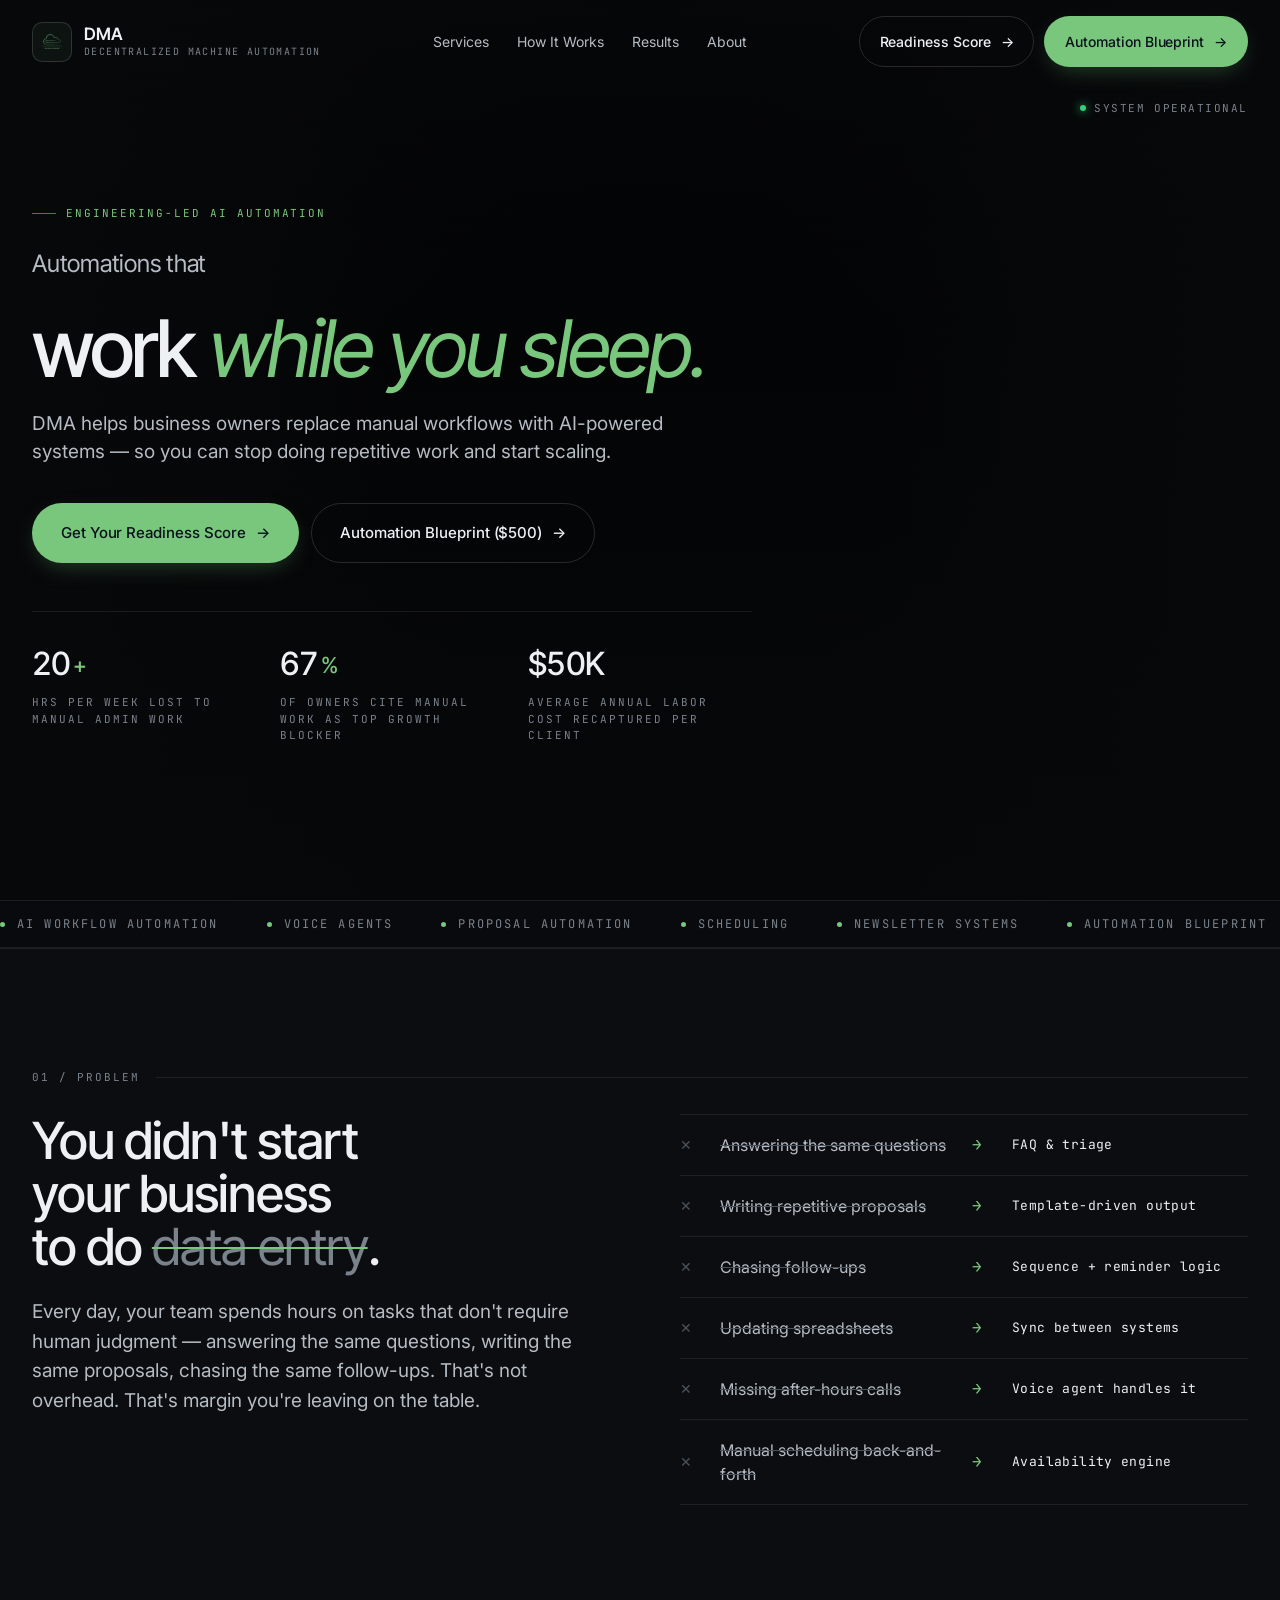
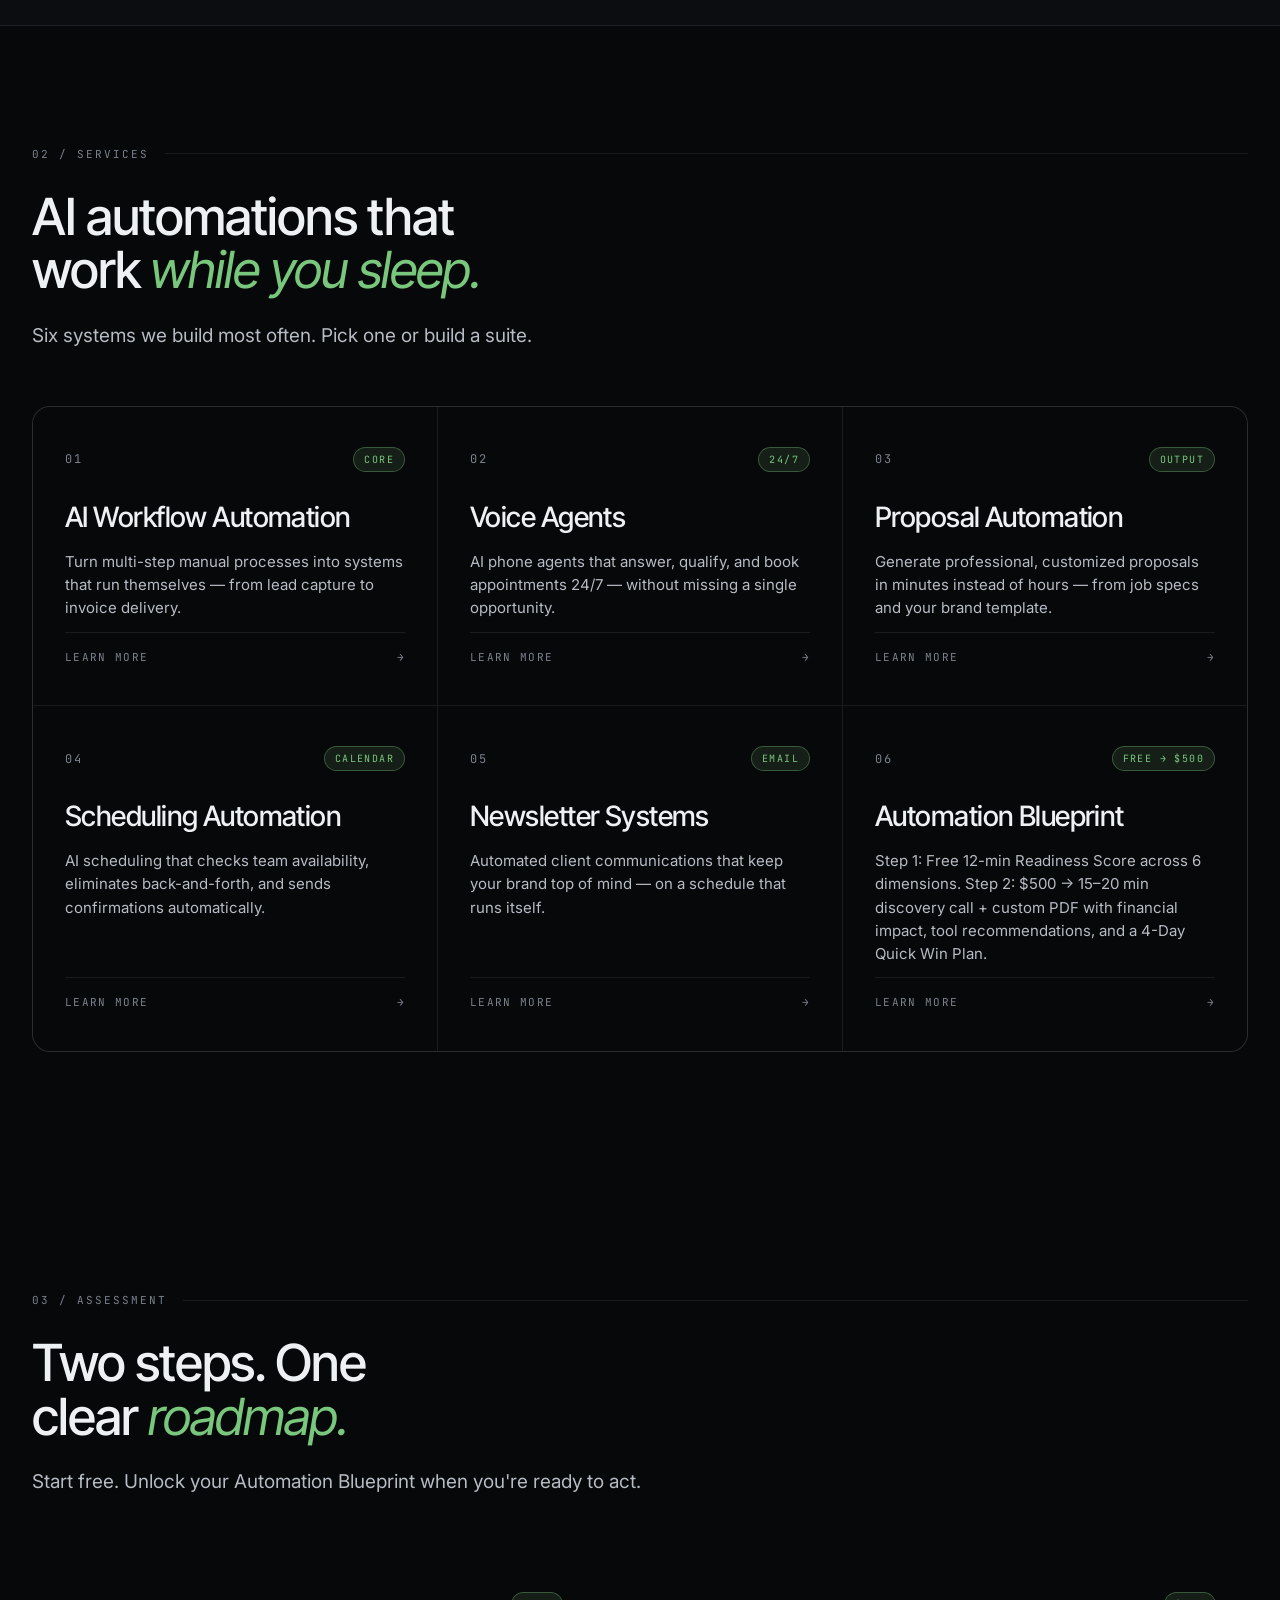
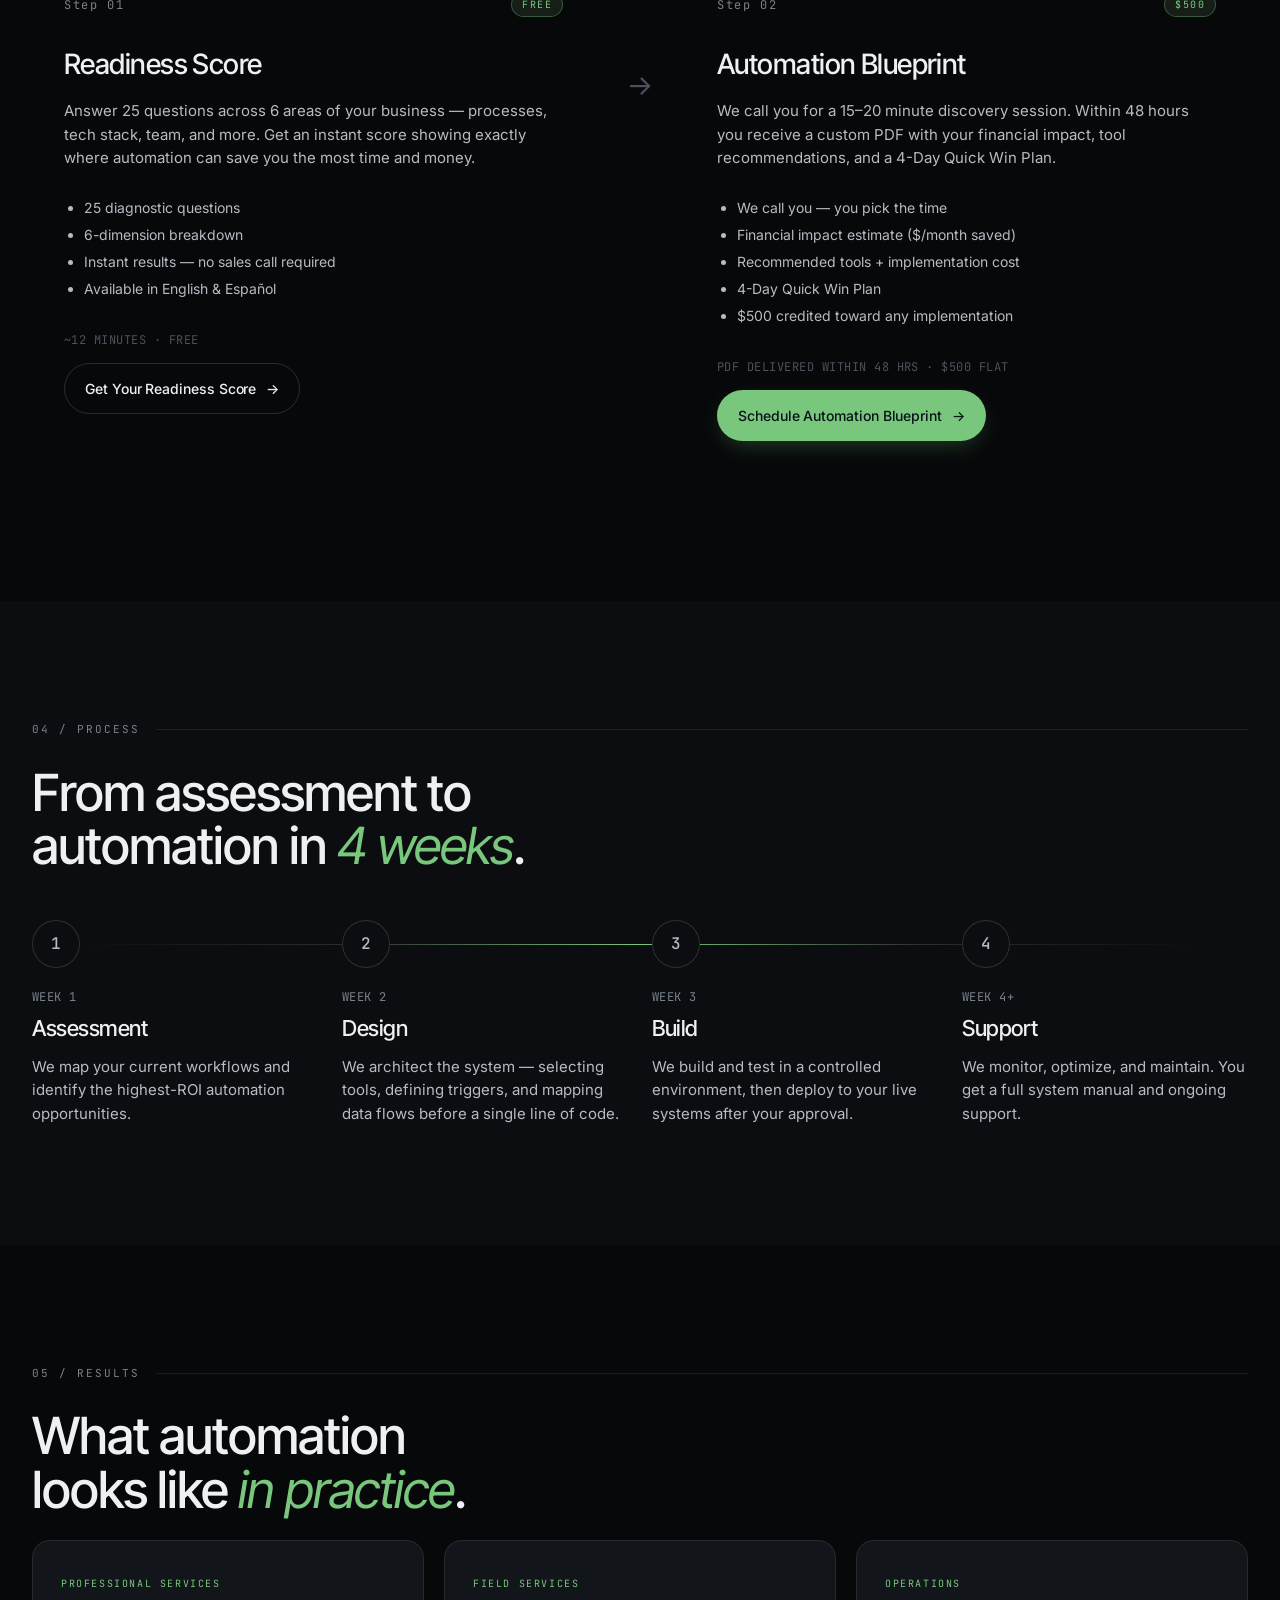
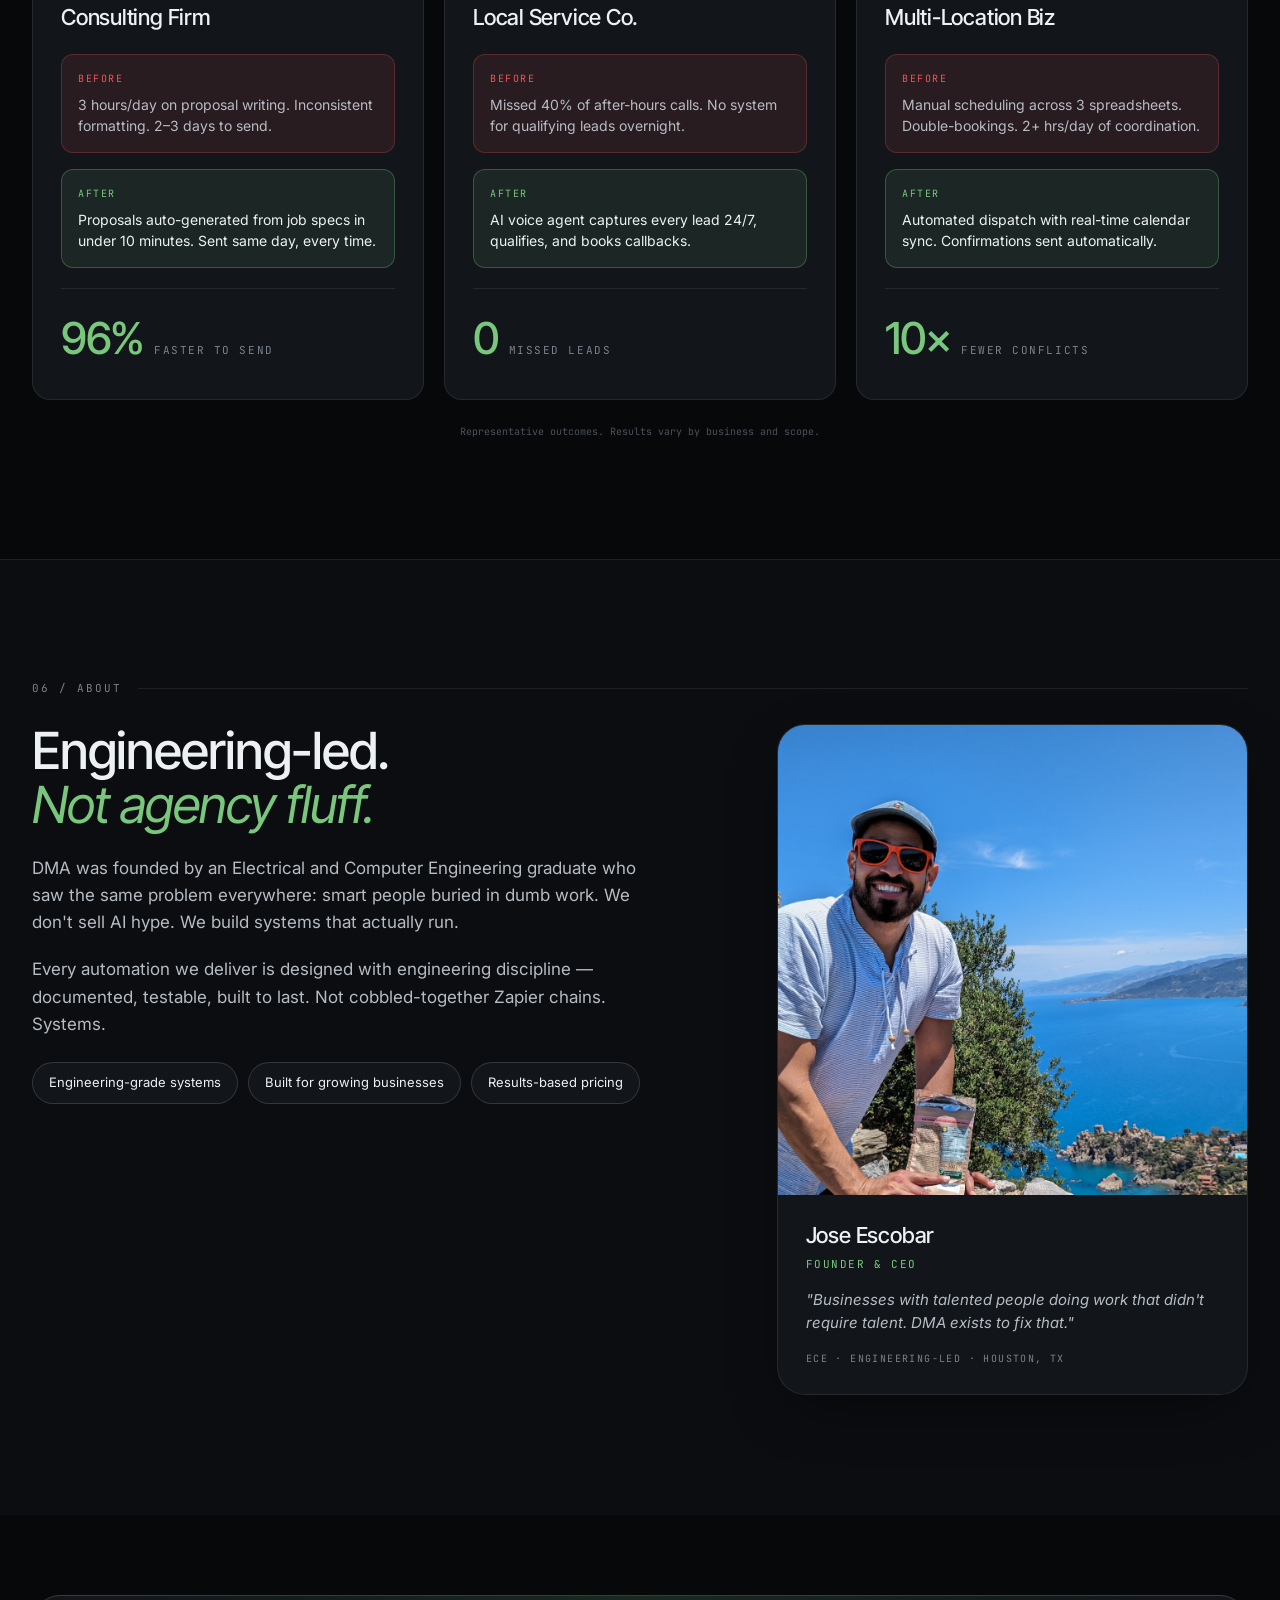
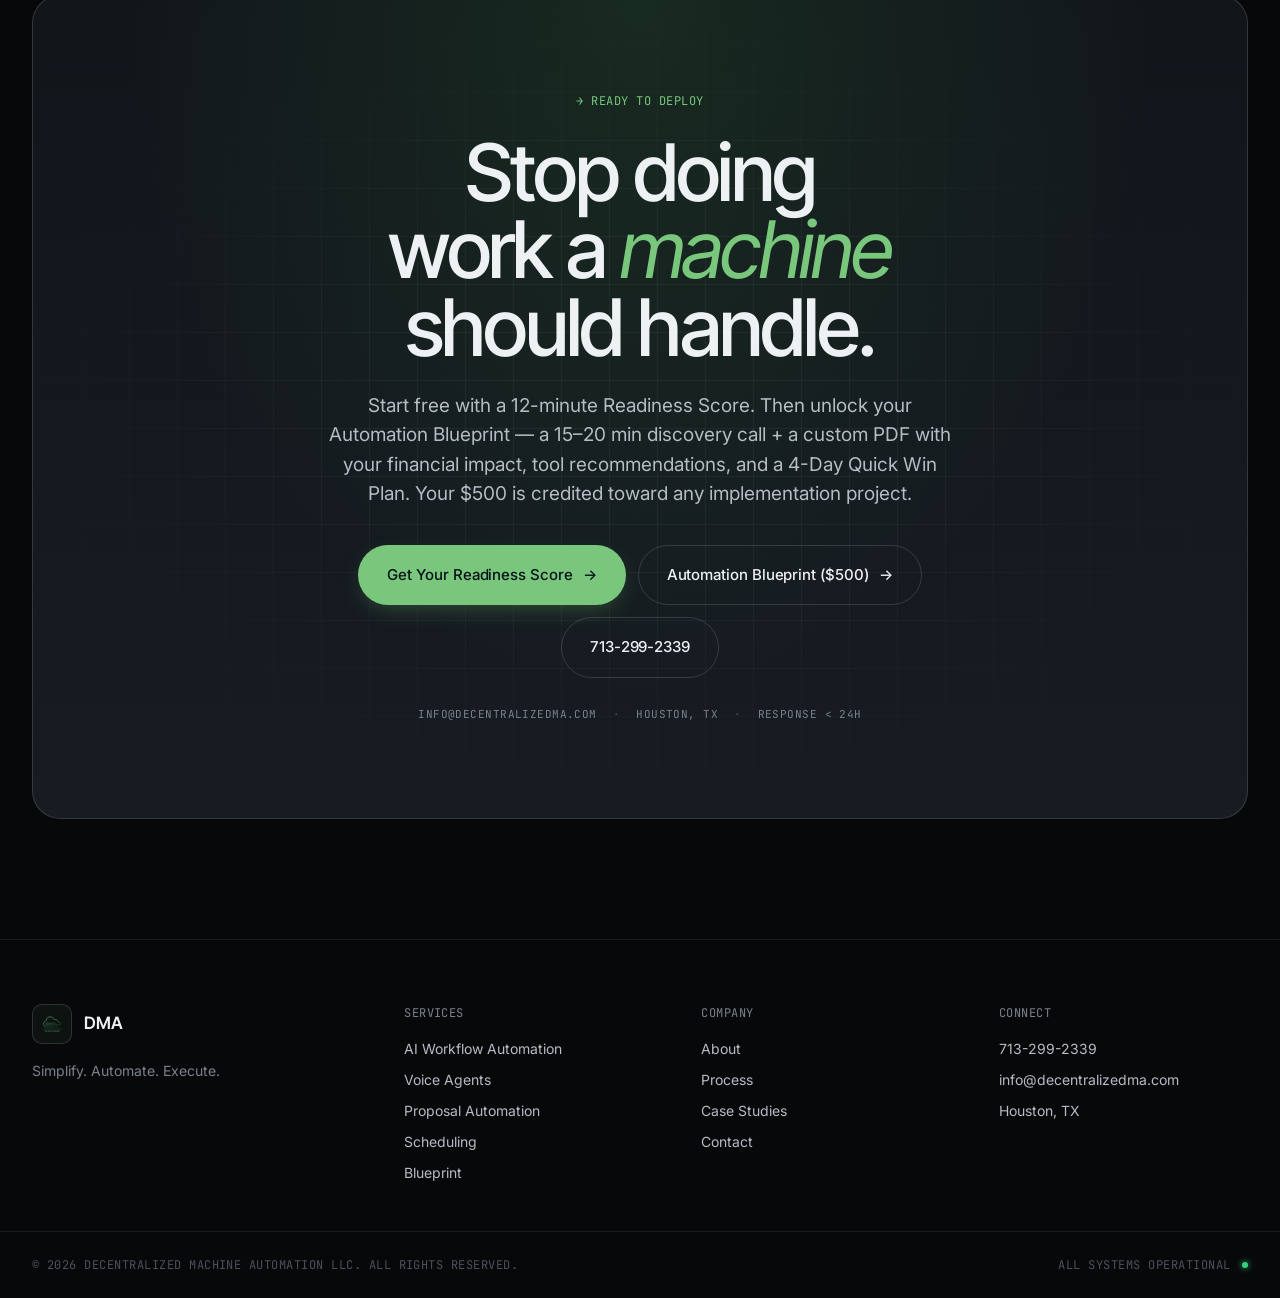
==== commit ece938b3: "19APR26_AutomationBlueprintFunnel - Unified two-step funnel: free Readiness Score (Step 1) + $500 Au" ====
--- a/index.html
+++ b/index.html
@@ -37,8 +37,8 @@
     </div>
 
     <div class="nav-ctas">
-      <a class="btn btn-primary" href="/assessment/">Online Assessment <span class="arr">→</span></a>
-      <a class="btn btn-primary" href="tel:+18585644468">Call Assessment <span class="arr">→</span></a>
+      <a class="btn btn-ghost" href="/assessment/">Readiness Score <span class="arr">→</span></a>
+      <a class="btn btn-primary" href="https://buy.stripe.com/test_6oU00k83b2ByfNP7NC2Ji00" target="_blank" rel="noopener">Automation Blueprint <span class="arr">→</span></a>
     </div>
 
     <button class="nav__hamburger" aria-label="Open menu" aria-expanded="false">
@@ -54,8 +54,8 @@
   <a href="#process">How It Works</a>
   <a href="#results">Results</a>
   <a href="#about">About</a>
-  <a class="btn btn-primary" href="/assessment/">Online Assessment →</a>
-  <a class="btn btn-primary" href="tel:+18585644468">Call Assessment →</a>
+  <a class="btn btn-ghost" href="/assessment/">Readiness Score →</a>
+  <a class="btn btn-primary" href="https://buy.stripe.com/test_6oU00k83b2ByfNP7NC2Ji00" target="_blank" rel="noopener">Automation Blueprint →</a>
 </div>
 
 <!-- ============================================================
@@ -89,8 +89,8 @@
         DMA helps business owners replace manual workflows with AI-powered systems — so you can stop doing repetitive work and start scaling.
       </p>
       <div class="hero-ctas reveal in" data-delay="4">
-        <a class="btn btn-primary btn-lg" href="/assessment/">Online Assessment <span class="arr">→</span></a>
-        <a class="btn btn-primary btn-lg" href="tel:+18585644468">Call Assessment <span class="arr">→</span></a>
+        <a class="btn btn-primary btn-lg" href="/assessment/">Get Your Readiness Score <span class="arr">→</span></a>
+        <a class="btn btn-ghost btn-lg" href="#assessment">Automation Blueprint ($500) <span class="arr">→</span></a>
       </div>
       <div class="hero-stats reveal in" data-delay="4">
         <div class="stat">
@@ -121,19 +121,19 @@
     <span class="ticker-item"><span class="dot"></span> PROPOSAL AUTOMATION</span>
     <span class="ticker-item"><span class="dot"></span> SCHEDULING</span>
     <span class="ticker-item"><span class="dot"></span> NEWSLETTER SYSTEMS</span>
-    <span class="ticker-item"><span class="dot"></span> AUTOMATION ASSESSMENTS</span>
+    <span class="ticker-item"><span class="dot"></span> AUTOMATION BLUEPRINT</span>
     <span class="ticker-item"><span class="dot"></span> AI WORKFLOW AUTOMATION</span>
     <span class="ticker-item"><span class="dot"></span> VOICE AGENTS</span>
     <span class="ticker-item"><span class="dot"></span> PROPOSAL AUTOMATION</span>
     <span class="ticker-item"><span class="dot"></span> SCHEDULING</span>
     <span class="ticker-item"><span class="dot"></span> NEWSLETTER SYSTEMS</span>
-    <span class="ticker-item"><span class="dot"></span> AUTOMATION ASSESSMENTS</span>
+    <span class="ticker-item"><span class="dot"></span> AUTOMATION BLUEPRINT</span>
     <span class="ticker-item"><span class="dot"></span> AI WORKFLOW AUTOMATION</span>
     <span class="ticker-item"><span class="dot"></span> VOICE AGENTS</span>
     <span class="ticker-item"><span class="dot"></span> PROPOSAL AUTOMATION</span>
     <span class="ticker-item"><span class="dot"></span> SCHEDULING</span>
     <span class="ticker-item"><span class="dot"></span> NEWSLETTER SYSTEMS</span>
-    <span class="ticker-item"><span class="dot"></span> AUTOMATION ASSESSMENTS</span>
+    <span class="ticker-item"><span class="dot"></span> AUTOMATION BLUEPRINT</span>
   </div>
 </div>
 
@@ -263,23 +263,77 @@
       <div class="svc-card">
         <div class="svc-top">
           <span class="svc-num">06</span>
+          <span class="svc-tag">Free → $500</span>
+        </div>
+        <h3 class="svc-title">Automation Blueprint</h3>
+        <p class="svc-desc">Step 1: Free 12-min Readiness Score across 6 dimensions. Step 2: $500 → 15–20 min discovery call + custom PDF with financial impact, tool recommendations, and a 4-Day Quick Win Plan.</p>
+        <a class="svc-foot" href="#assessment"><span>Learn more</span><span class="arr">→</span></a>
+      </div>
+
+    </div>
+  </div>
+</section>
+
+<!-- ============================================================
+     03 — ASSESSMENT FUNNEL
+     ============================================================ -->
+<section id="assessment" class="sec">
+  <div class="container">
+    <div class="sec-label"><span>03 / ASSESSMENT</span></div>
+    <h2 class="sec-title reveal">Two steps. One clear <em>roadmap.</em></h2>
+    <p class="sec-lead reveal" data-delay="1">Start free. Unlock your Automation Blueprint when you're ready to act.</p>
+
+    <div class="assess-steps">
+
+      <div class="svc-card assess-card reveal" data-delay="1">
+        <div class="assess-top">
+          <span class="svc-num">Step 01</span>
           <span class="svc-tag">Free</span>
         </div>
-        <h3 class="svc-title">Automation Assessments</h3>
-        <p class="svc-desc">Engineering-grade assessment of your operations. Free workflow map + high-ROI automation opportunities.</p>
-        <a class="svc-foot" href="#contact"><span>Learn more</span><span class="arr">→</span></a>
-      </div>
-
-    </div>
-  </div>
-</section>
-
-<!-- ============================================================
-     03 — PROCESS
+        <h3 class="svc-title">Readiness Score</h3>
+        <p class="svc-desc">Answer 25 questions across 6 areas of your business — processes, tech stack, team, and more. Get an instant score showing exactly where automation can save you the most time and money.</p>
+        <ul class="assess-list">
+          <li>25 diagnostic questions</li>
+          <li>6-dimension breakdown</li>
+          <li>Instant results — no sales call required</li>
+          <li>Available in English &amp; Español</li>
+        </ul>
+        <div class="assess-meta mono">~12 minutes · Free</div>
+        <a class="btn btn-ghost" href="/assessment/">Get Your Readiness Score <span class="arr">→</span></a>
+      </div>
+
+      <div class="assess-arrow" aria-hidden="true">→</div>
+
+      <div class="svc-card assess-card assess-card--featured reveal" data-delay="2">
+        <div class="assess-top">
+          <span class="svc-num">Step 02</span>
+          <span class="svc-tag">$500</span>
+        </div>
+        <h3 class="svc-title">Automation Blueprint</h3>
+        <p class="svc-desc">We call you for a 15–20 minute discovery session. Within 48 hours you receive a custom PDF with your financial impact, tool recommendations, and a 4-Day Quick Win Plan.</p>
+        <ul class="assess-list">
+          <li>We call you — you pick the time</li>
+          <li>Financial impact estimate ($/month saved)</li>
+          <li>Recommended tools + implementation cost</li>
+          <li>4-Day Quick Win Plan</li>
+          <li>$500 credited toward any implementation</li>
+        </ul>
+        <div class="assess-meta mono">PDF delivered within 48 hrs · $500 flat</div>
+        <!-- TODO: Replace https://buy.stripe.com/test_6oU00k83b2ByfNP7NC2Ji00 with your Stripe $500 Payment Link URL -->
+        <a class="btn btn-primary" href="https://buy.stripe.com/test_6oU00k83b2ByfNP7NC2Ji00" target="_blank" rel="noopener">Schedule Automation Blueprint <span class="arr">→</span></a>
+      </div>
+
+    </div>
+
+  </div>
+</section>
+
+<!-- ============================================================
+     04 — PROCESS
      ============================================================ -->
 <section id="process" class="sec process">
   <div class="container">
-    <div class="sec-label"><span>03 / PROCESS</span></div>
+    <div class="sec-label"><span>04 / PROCESS</span></div>
     <h2 class="sec-title reveal">From assessment to automation in <em>4 weeks</em>.</h2>
 
     <div class="proc-timeline">
@@ -330,7 +384,7 @@
      ============================================================ -->
 <section id="results" class="sec">
   <div class="container">
-    <div class="sec-label"><span>04 / RESULTS</span></div>
+    <div class="sec-label"><span>05 / RESULTS</span></div>
     <h2 class="sec-title reveal">What automation looks like <em>in practice</em>.</h2>
 
     <div class="cases-grid">
@@ -409,7 +463,7 @@
      ============================================================ -->
 <section id="about" class="sec about">
   <div class="container">
-    <div class="sec-label"><span>05 / ABOUT</span></div>
+    <div class="sec-label"><span>06 / ABOUT</span></div>
     <div class="about-grid">
 
       <div class="about-main reveal">
@@ -458,17 +512,18 @@
           Stop doing work a <em>machine</em> should handle.
         </h2>
         <p class="cta-lead">
-          Find out exactly what to automate first — take our assessment online or talk through it live with our voice agent.
+          Start free with a 12-minute Readiness Score. Then unlock your Automation Blueprint — a 15–20 min discovery call + a custom PDF with your financial impact, tool recommendations, and a 4-Day Quick Win Plan. Your $500 is credited toward any implementation project.
         </p>
         <div class="cta-actions">
           <a class="btn btn-primary btn-lg" href="/assessment/">
-            Online Assessment <span class="arr">→</span>
+            Get Your Readiness Score <span class="arr">→</span>
           </a>
-          <a class="btn btn-primary btn-lg" href="tel:+18585644468">
-            Call Assessment <span class="arr">→</span>
+          <!-- TODO: Replace https://buy.stripe.com/test_6oU00k83b2ByfNP7NC2Ji00 with your Stripe $500 Payment Link URL -->
+          <a class="btn btn-ghost btn-lg" href="https://buy.stripe.com/test_6oU00k83b2ByfNP7NC2Ji00" target="_blank" rel="noopener">
+            Automation Blueprint ($500) <span class="arr">→</span>
           </a>
-          <a class="btn btn-primary btn-lg" href="https://calendar.app.google/gd6ZC7kTfLV4Lqw1A" target="_blank" rel="noopener">
-            Book a Personal Appointment <span class="arr">→</span>
+          <a class="btn btn-ghost btn-lg" href="tel:7132992339">
+            713-299-2339
           </a>
         </div>
         <div class="cta-meta">
@@ -505,7 +560,7 @@
       <a href="#services">Voice Agents</a>
       <a href="#services">Proposal Automation</a>
       <a href="#services">Scheduling</a>
-      <a href="#services">Assessments</a>
+      <a href="#assessment">Blueprint</a>
     </div>
 
     <div class="foot-col">
--- a/styles.css
+++ b/styles.css
@@ -580,3 +580,45 @@
 @media (max-width: 900px) { .foot-grid { grid-template-columns: 1fr 1fr; gap: 32px; } }
 @media (max-width: 560px) { .foot-grid { grid-template-columns: 1fr; } }
 @media (max-width: 480px) { .container { padding: 0 20px; } }
+
+/* ---- Assessment Funnel (03 / ASSESSMENT section) ---- */
+.assess-steps {
+  display: grid;
+  grid-template-columns: 1fr auto 1fr;
+  gap: 0 2rem;
+  align-items: start;
+  margin-top: 3rem;
+}
+.assess-card {
+  display: flex;
+  flex-direction: column;
+  gap: 14px;
+  min-height: 360px;
+}
+.assess-card--featured {
+  /* same style as base card — no special border */
+}
+.assess-top { display: flex; justify-content: space-between; align-items: center; }
+.assess-list {
+  padding-left: 1.25rem;
+  color: var(--fg-2);
+  display: flex;
+  flex-direction: column;
+  gap: 6px;
+  font-size: 14px;
+  line-height: 1.5;
+}
+.assess-meta { font-size: 12px; color: var(--fg-4); margin-top: 4px; }
+.assess-card .btn { margin-top: auto; align-self: flex-start; }
+.assess-arrow {
+  display: flex;
+  align-items: center;
+  justify-content: center;
+  font-size: 1.75rem;
+  color: var(--fg-4);
+  padding-top: 7rem;
+}
+@media (max-width: 768px) {
+  .assess-steps { grid-template-columns: 1fr; }
+  .assess-arrow { transform: rotate(90deg); padding-top: 0; }
+}
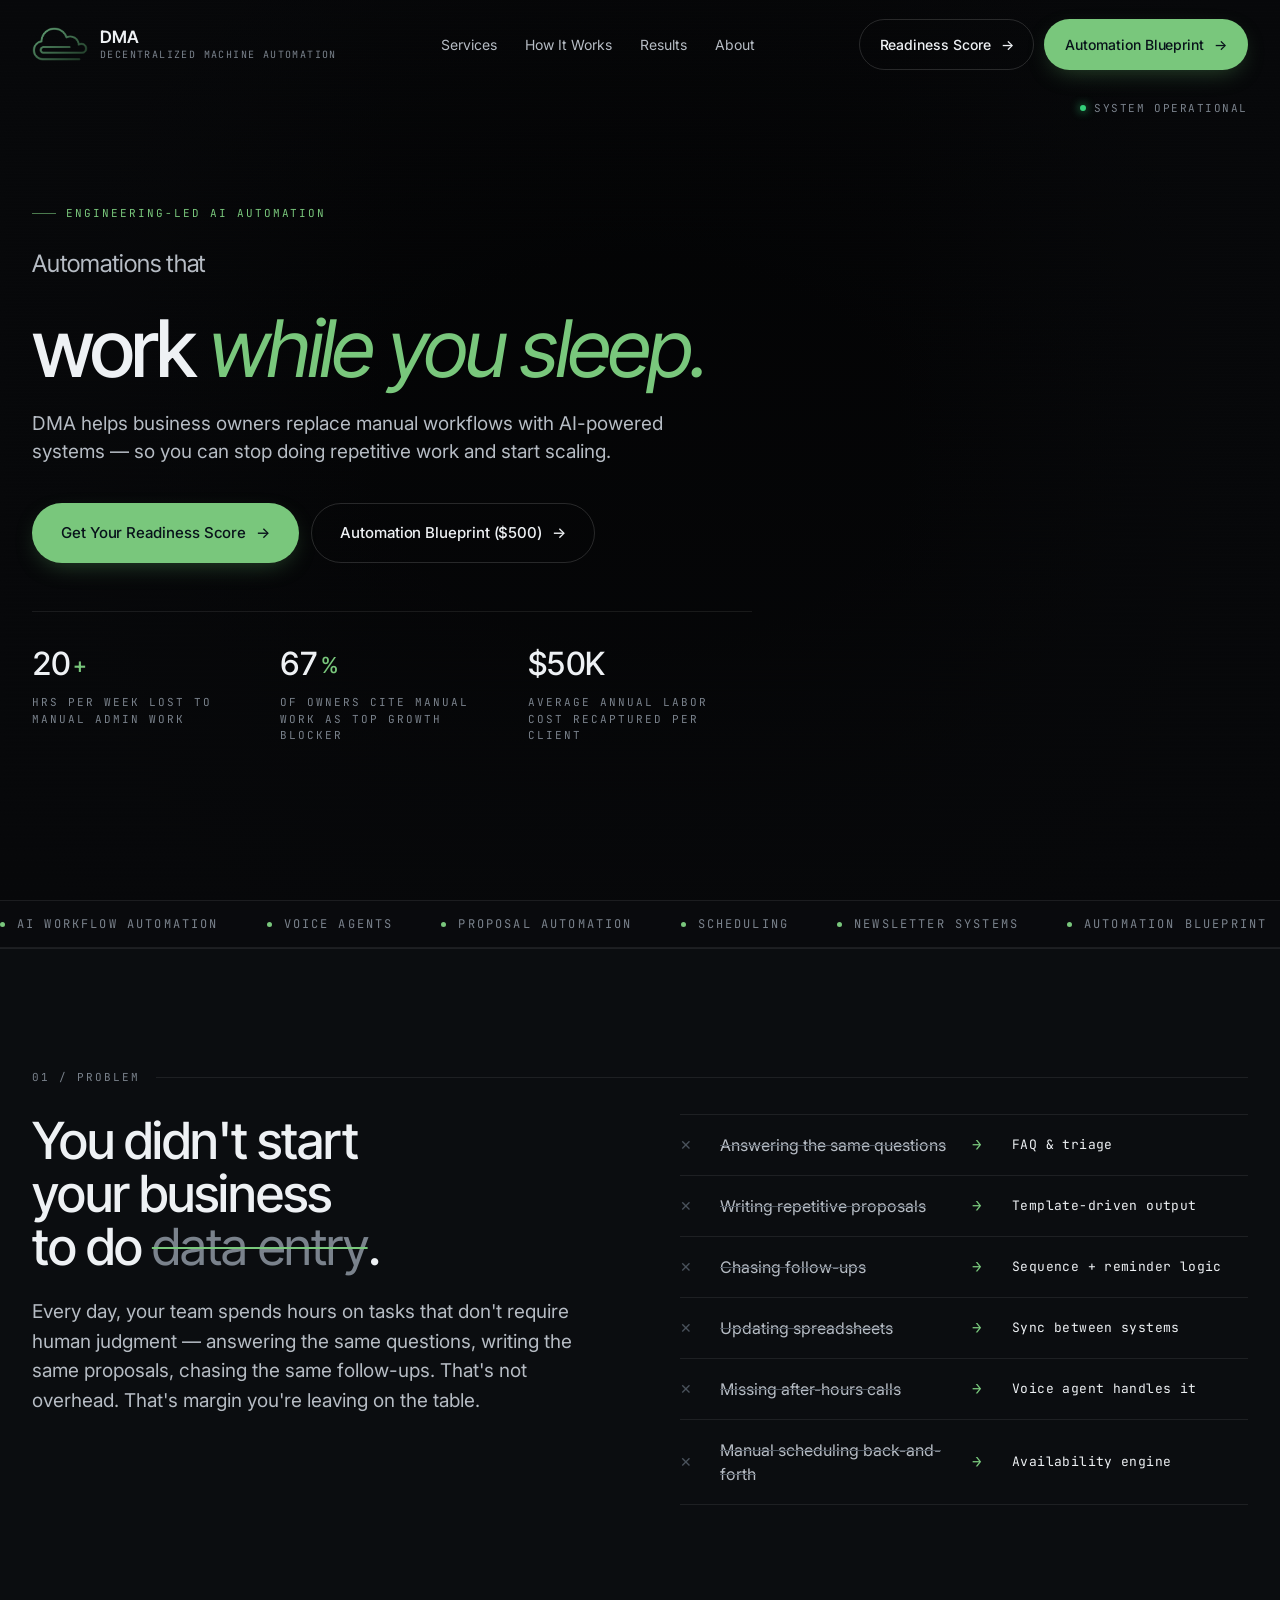
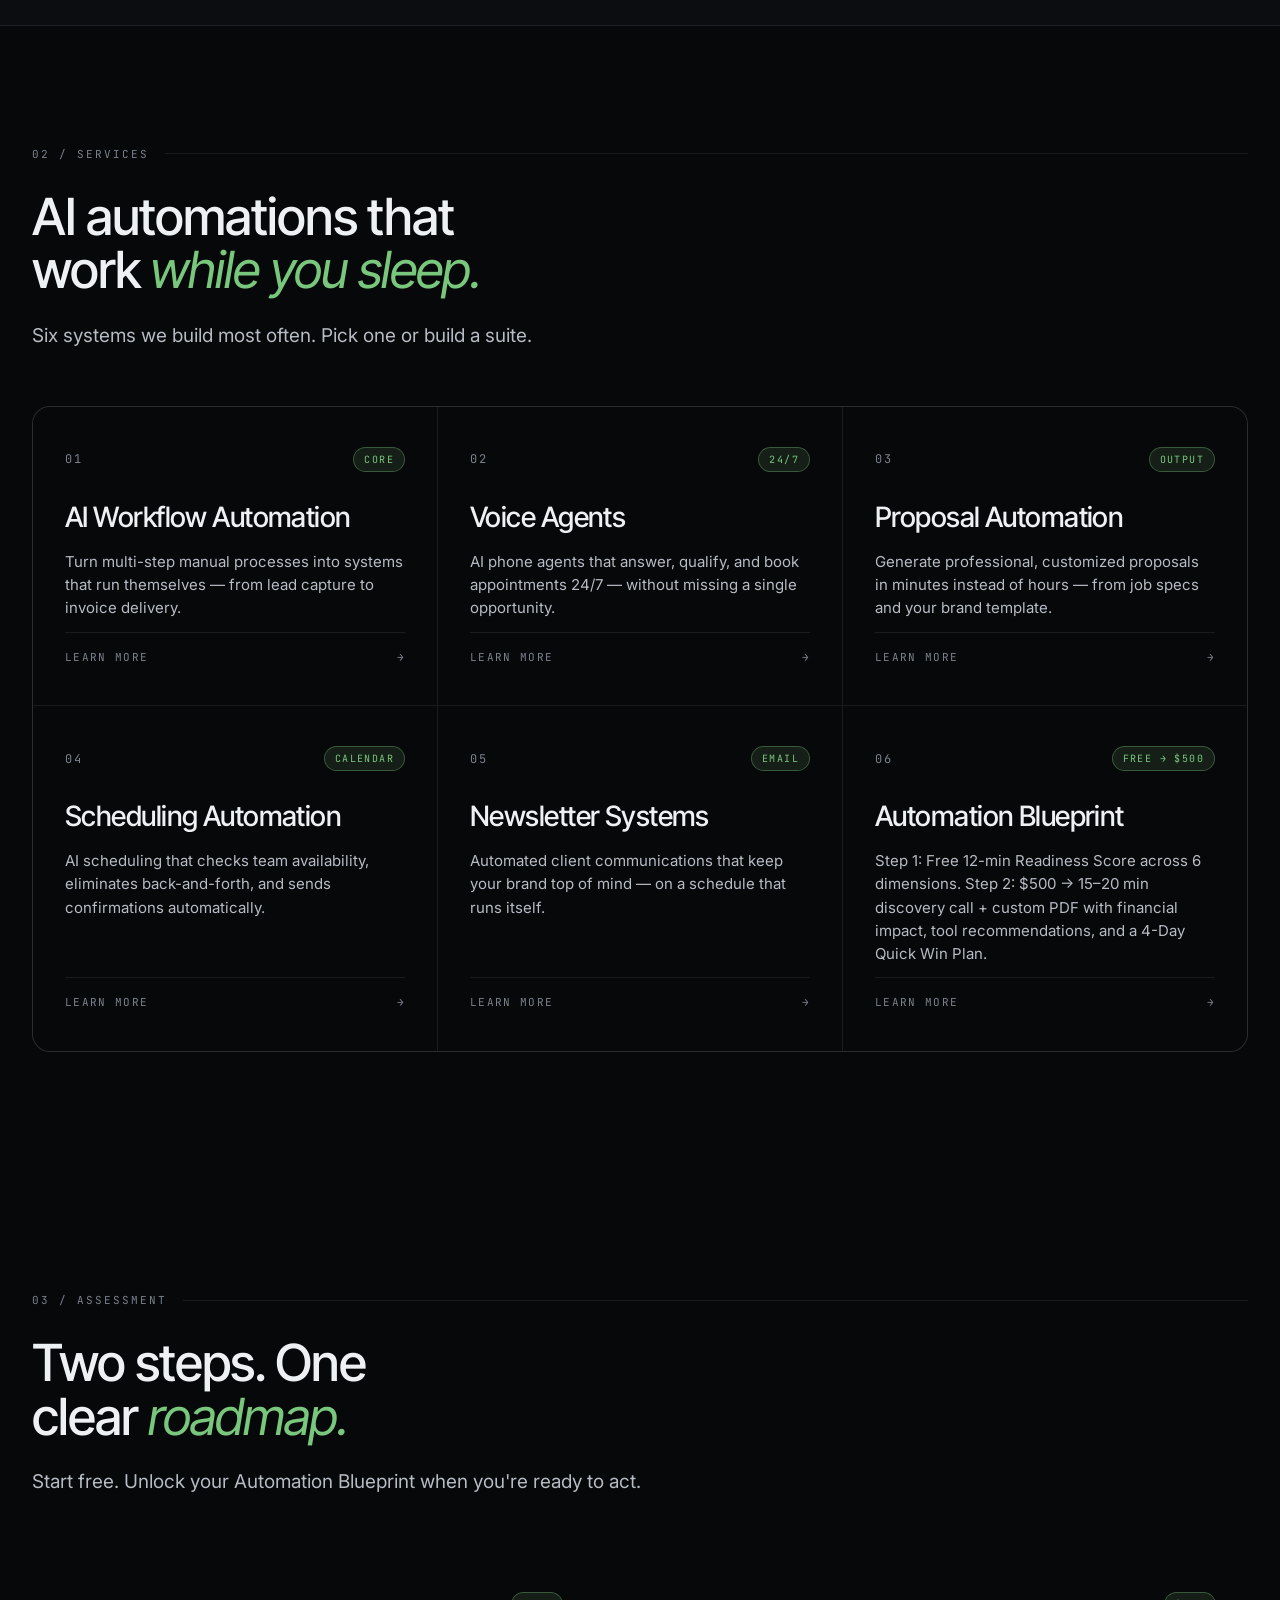
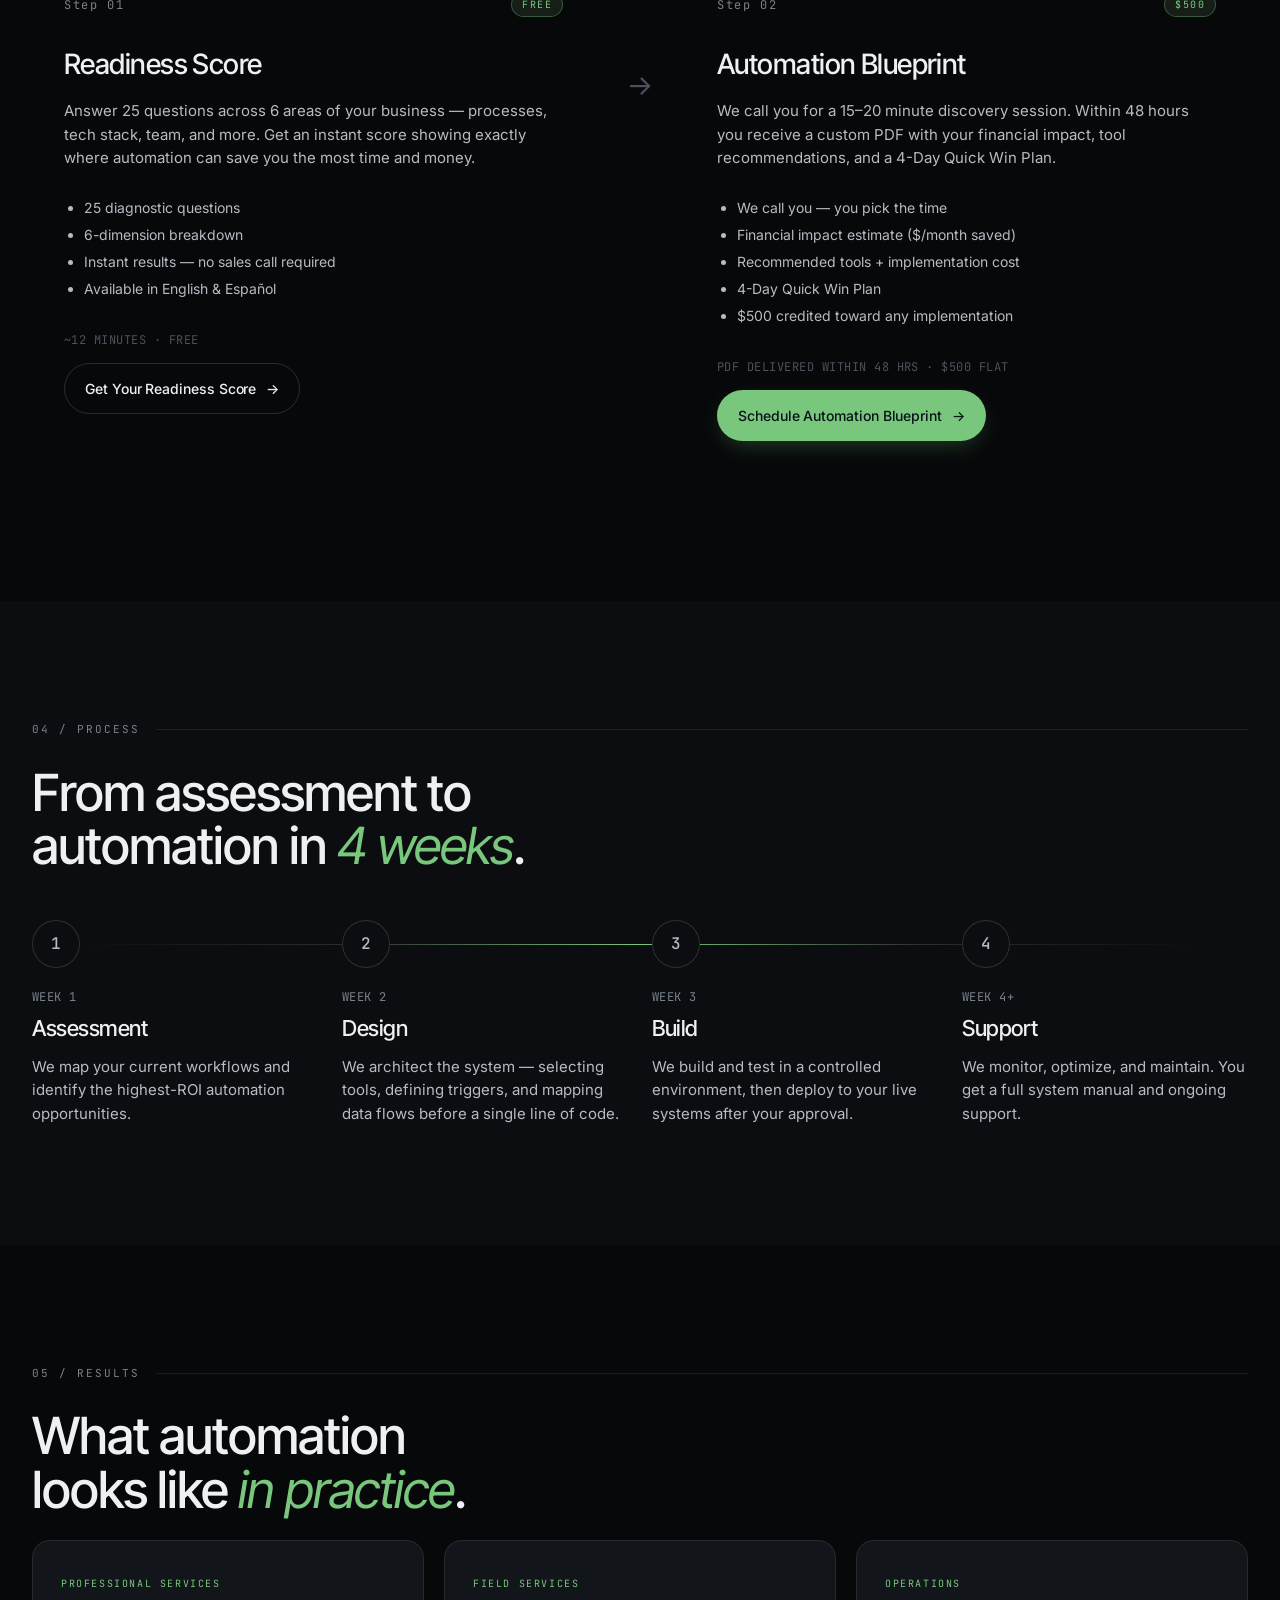
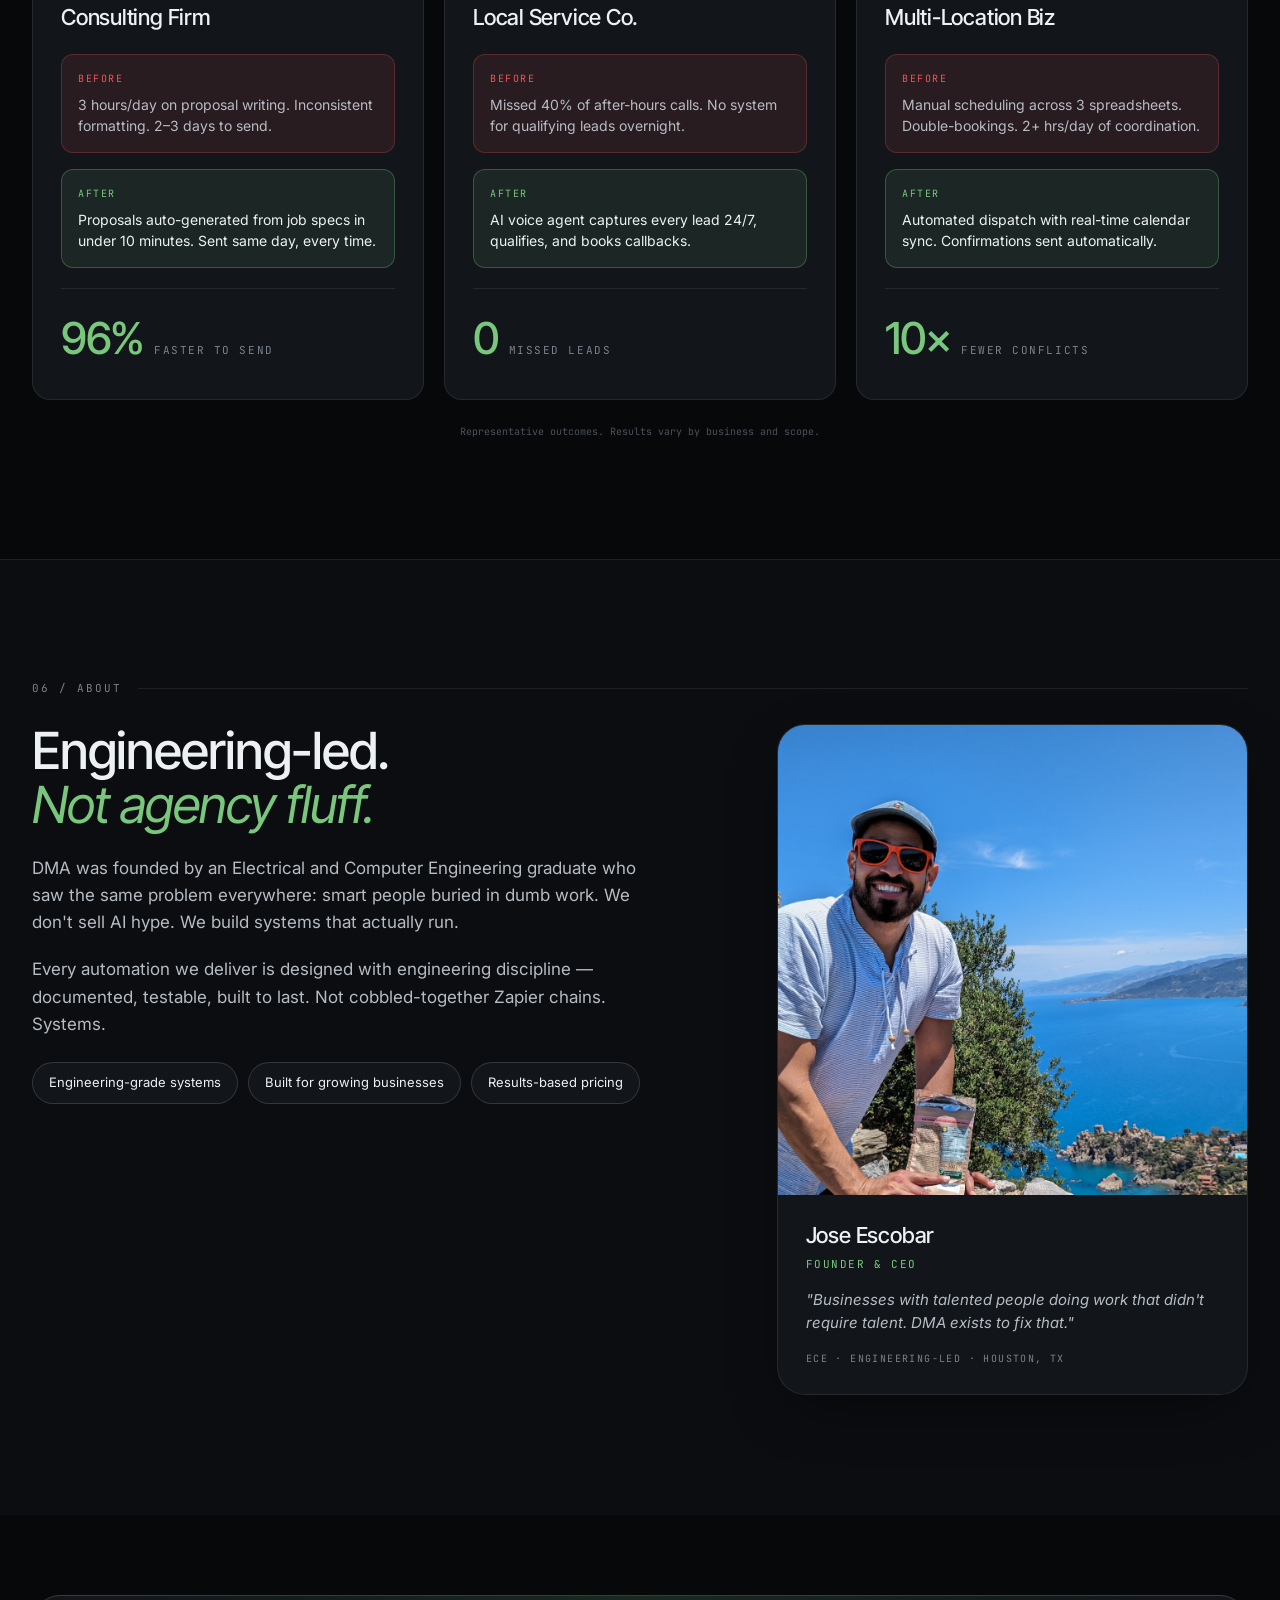
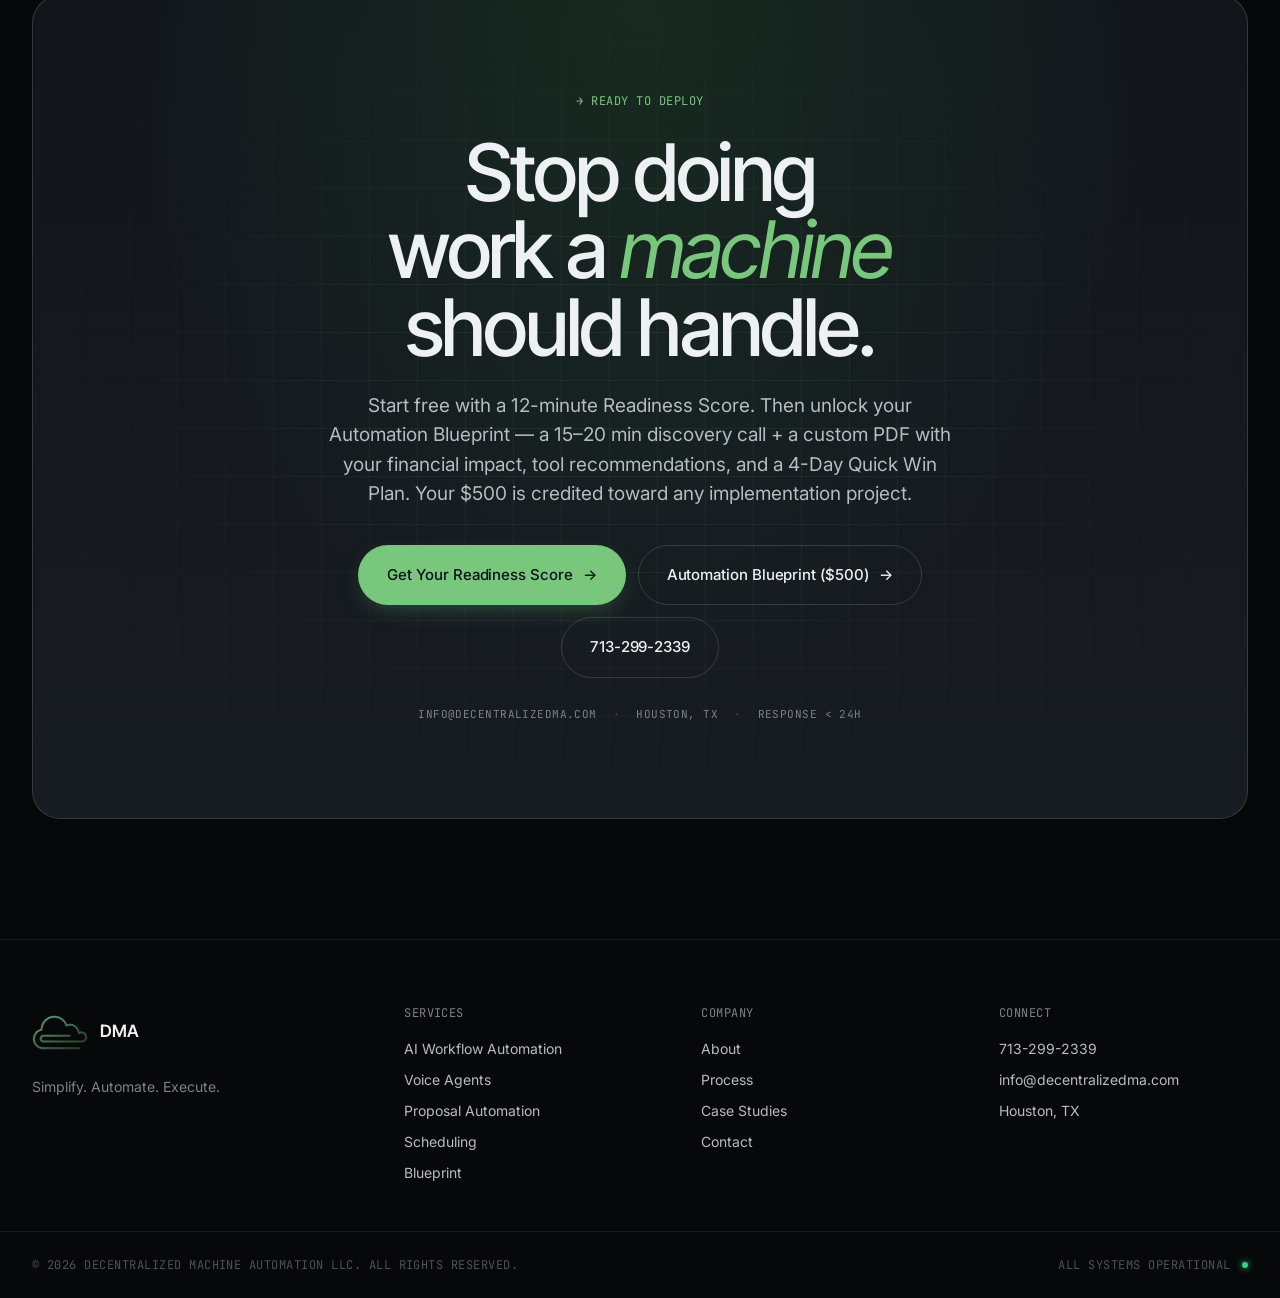
==== commit e51e28ef: "20APR26_HeaderLogoIconOnly Co-Authored-By: Claude Sonnet 4.6 <noreply@anthropic.com>" ====
--- a/index.html
+++ b/index.html
@@ -21,7 +21,7 @@
 
     <a class="brand" href="#top" aria-label="DMA Home">
       <span class="brand-mark">
-        <img src="assets/images/logo.png" alt="DMA" width="28" height="28" />
+        <img src="assets/images/icon.png" alt="DMA" width="56" height="56" />
       </span>
       <span class="brand-text">
         <span class="brand-name">DMA</span>
@@ -90,7 +90,7 @@
       </p>
       <div class="hero-ctas reveal in" data-delay="4">
         <a class="btn btn-primary btn-lg" href="/assessment/">Get Your Readiness Score <span class="arr">→</span></a>
-        <a class="btn btn-ghost btn-lg" href="#assessment">Automation Blueprint ($500) <span class="arr">→</span></a>
+        <a class="btn btn-ghost btn-lg" href="https://buy.stripe.com/test_6oU00k83b2ByfNP7NC2Ji00" target="_blank" rel="noopener">Automation Blueprint ($500) <span class="arr">→</span></a>
       </div>
       <div class="hero-stats reveal in" data-delay="4">
         <div class="stat">
@@ -547,7 +547,7 @@
     <div class="foot-brand">
       <a class="brand" href="#top" aria-label="DMA Home">
         <span class="brand-mark">
-          <img src="assets/images/logo.png" alt="DMA" width="24" height="24" />
+          <img src="assets/images/icon.png" alt="DMA" width="24" height="24" />
         </span>
         <span class="brand-name">DMA</span>
       </a>
--- a/styles.css
+++ b/styles.css
@@ -166,15 +166,8 @@
 }
 .nav-inner { display: flex; align-items: center; justify-content: space-between; gap: 24px; }
 .brand { display: flex; align-items: center; gap: 12px; color: var(--fg); flex-shrink: 0; }
-.brand-mark {
-  display: grid; place-items: center;
-  width: 40px; height: 40px;
-  border: 1px solid var(--line-2);
-  border-radius: 10px;
-  background: color-mix(in oklab, var(--accent) 6%, transparent);
-  overflow: hidden;
-}
-.brand-mark img { width: 28px; height: 28px; object-fit: contain; display: block; }
+.brand-mark { display: inline-flex; align-items: center; }
+.brand-mark img { width: 56px; height: 56px; object-fit: contain; display: block; }
 .brand-text { display: flex; flex-direction: column; line-height: 1; }
 .brand-name { font-family: var(--font-display); font-weight: 600; letter-spacing: -0.01em; font-size: 17px; }
 .brand-sub { font-family: var(--font-mono); font-size: 10px; letter-spacing: 0.14em; text-transform: uppercase; color: var(--fg-3); margin-top: 4px; }
@@ -207,7 +200,7 @@
 /* Mobile drawer */
 .nav__mobile-menu {
   display: none;
-  position: fixed; top: 73px; left: 0; right: 0;
+  position: fixed; top: 89px; left: 0; right: 0;
   background: color-mix(in oklab, var(--bg) 94%, transparent);
   backdrop-filter: blur(18px);
   -webkit-backdrop-filter: blur(18px);
@@ -225,6 +218,7 @@
   .nav-links, .nav-ctas { display: none; }
   .brand-sub { display: none; }
   .nav__hamburger { display: flex; }
+  .brand-mark img { width: 44px; height: 44px; }
 }
 
 /* ============================================================
@@ -583,7 +577,7 @@
 
 /* ---- Assessment Funnel (03 / ASSESSMENT section) ---- */
 .assess-steps {
-  display: grid;
+  display: grid !important;
   grid-template-columns: 1fr auto 1fr;
   gap: 0 2rem;
   align-items: start;
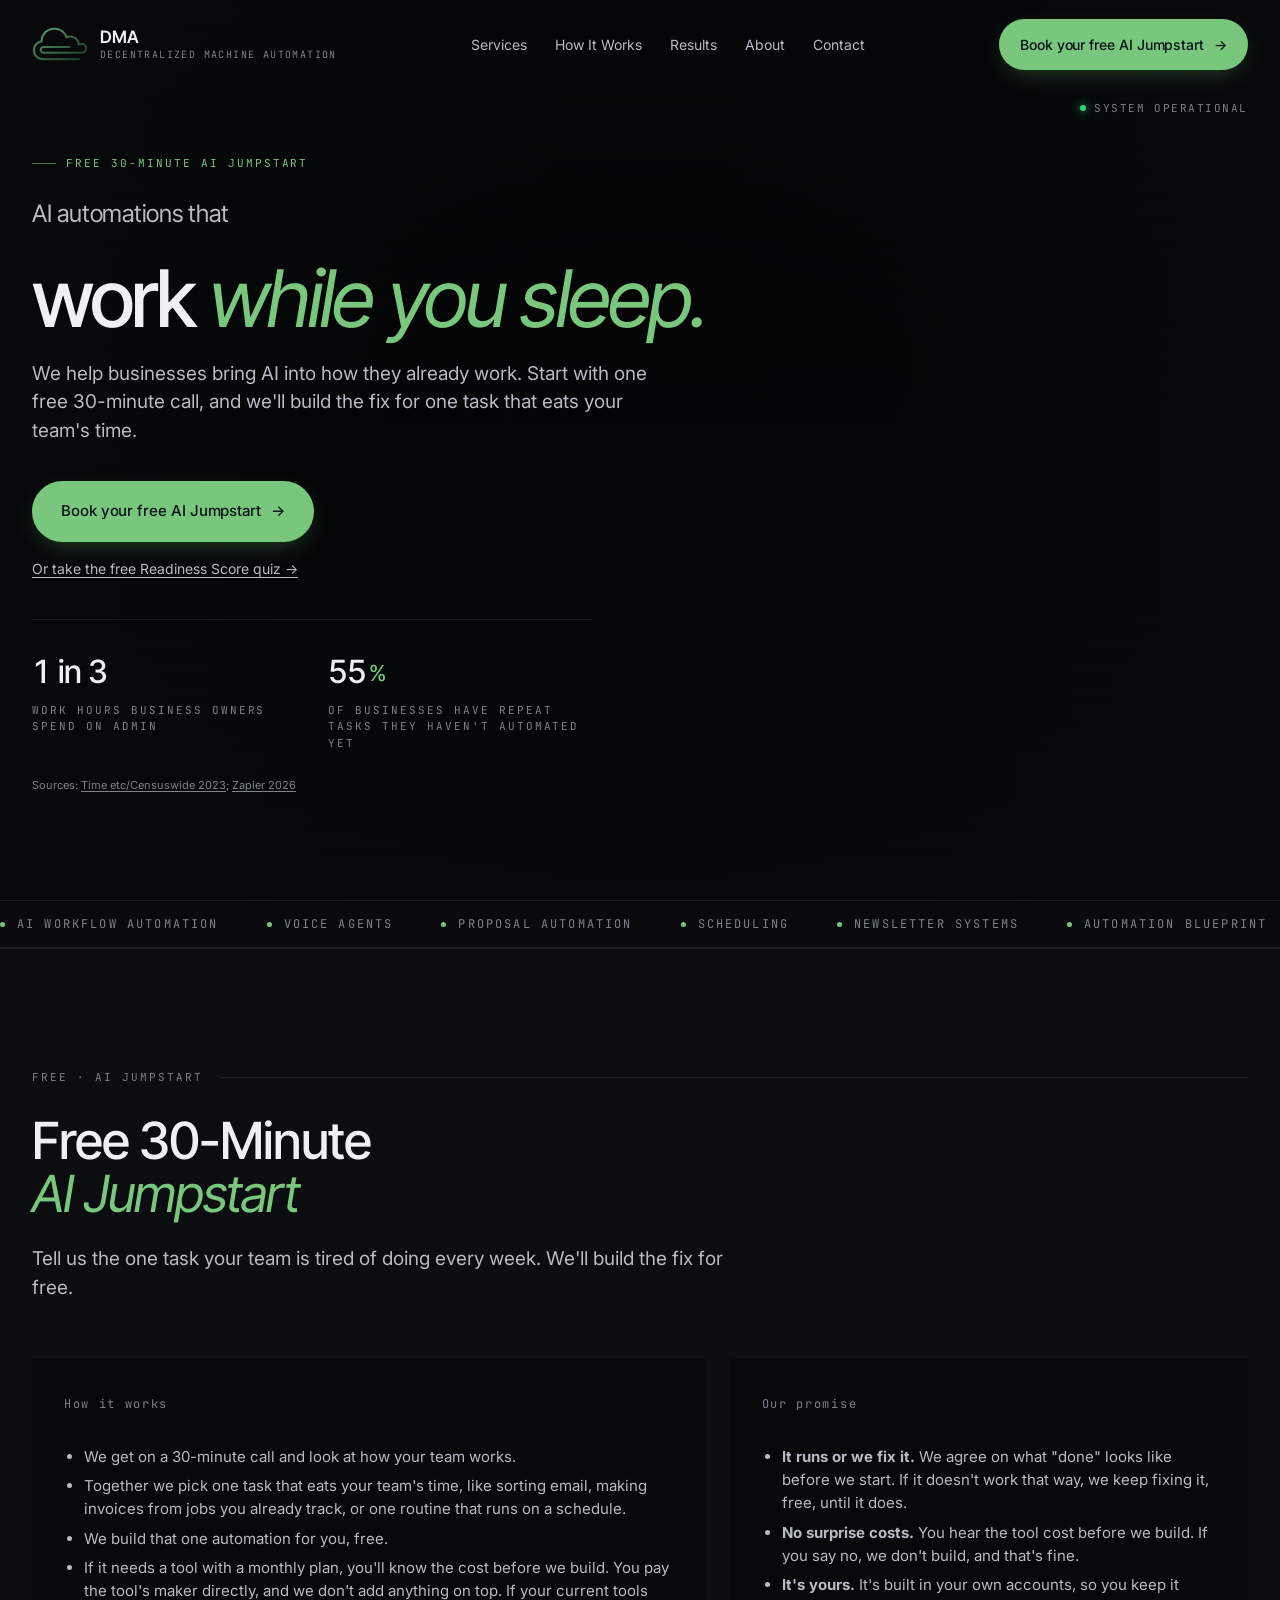
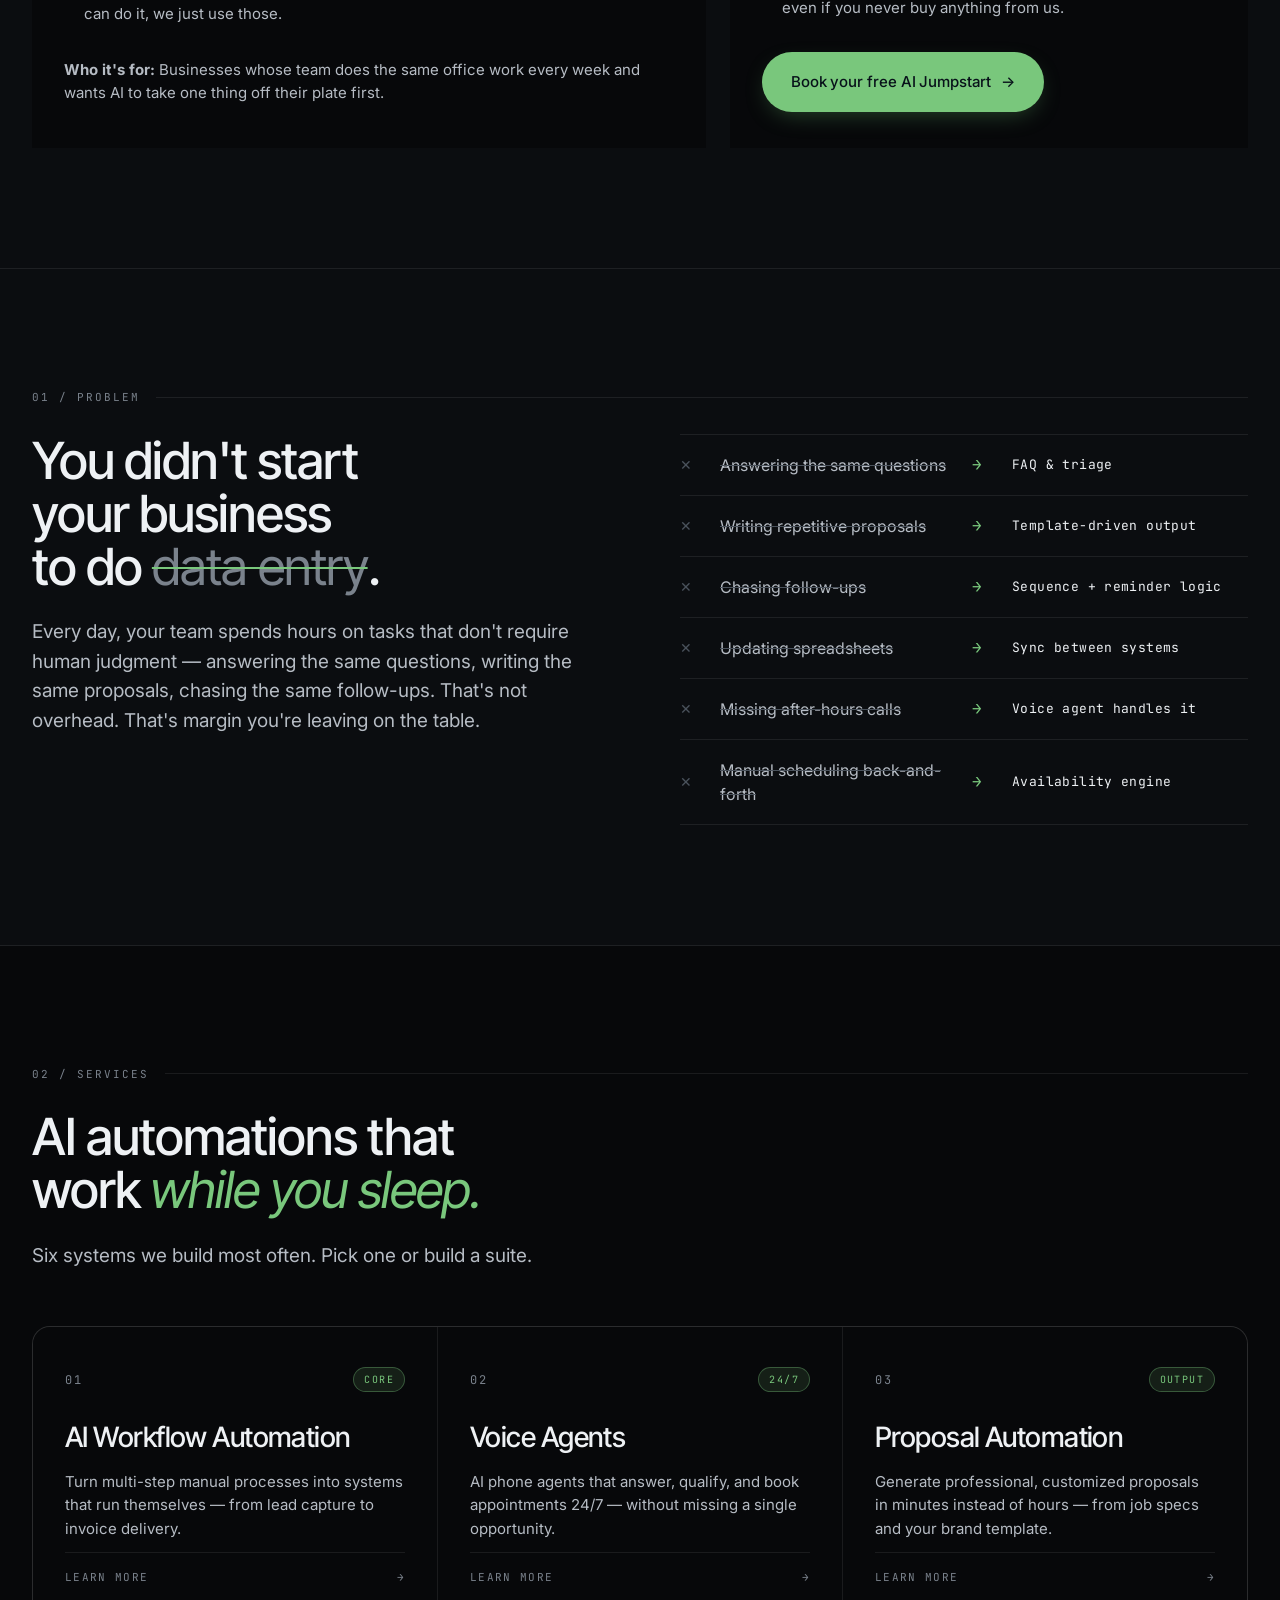
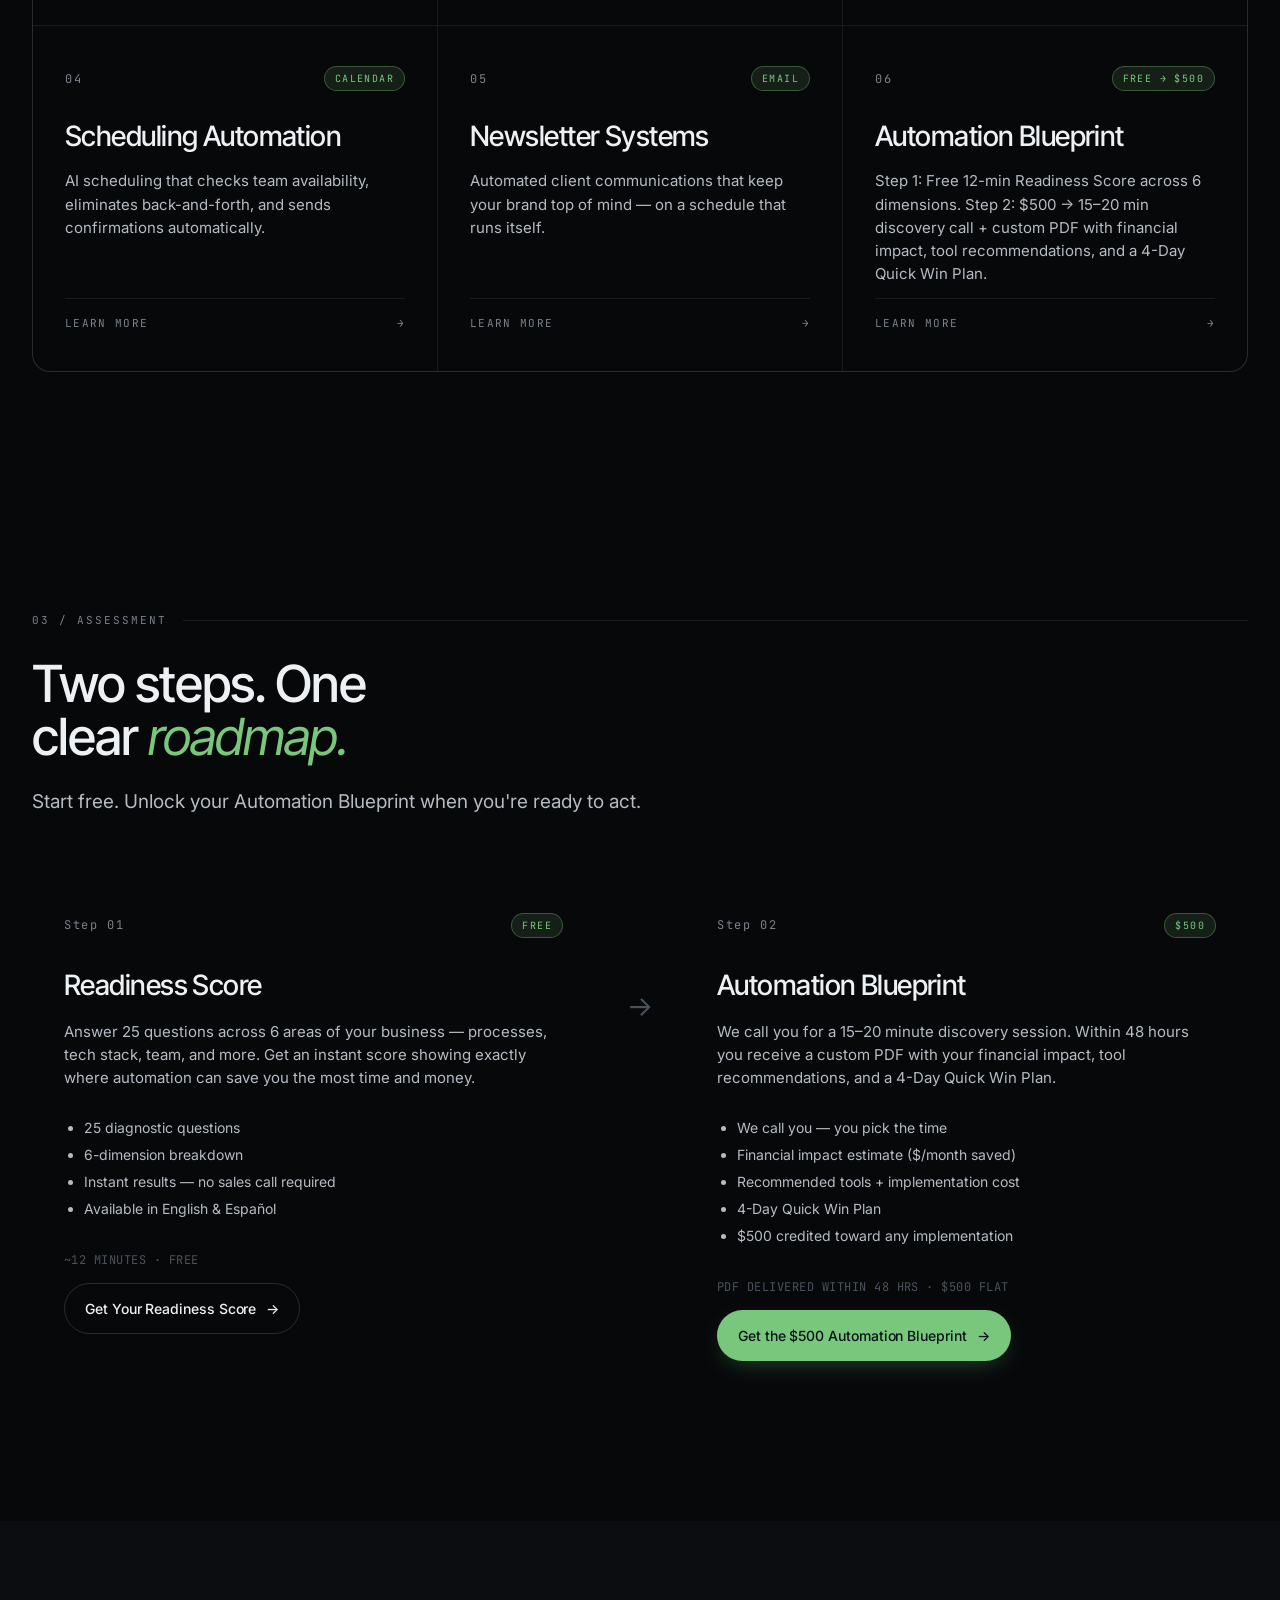
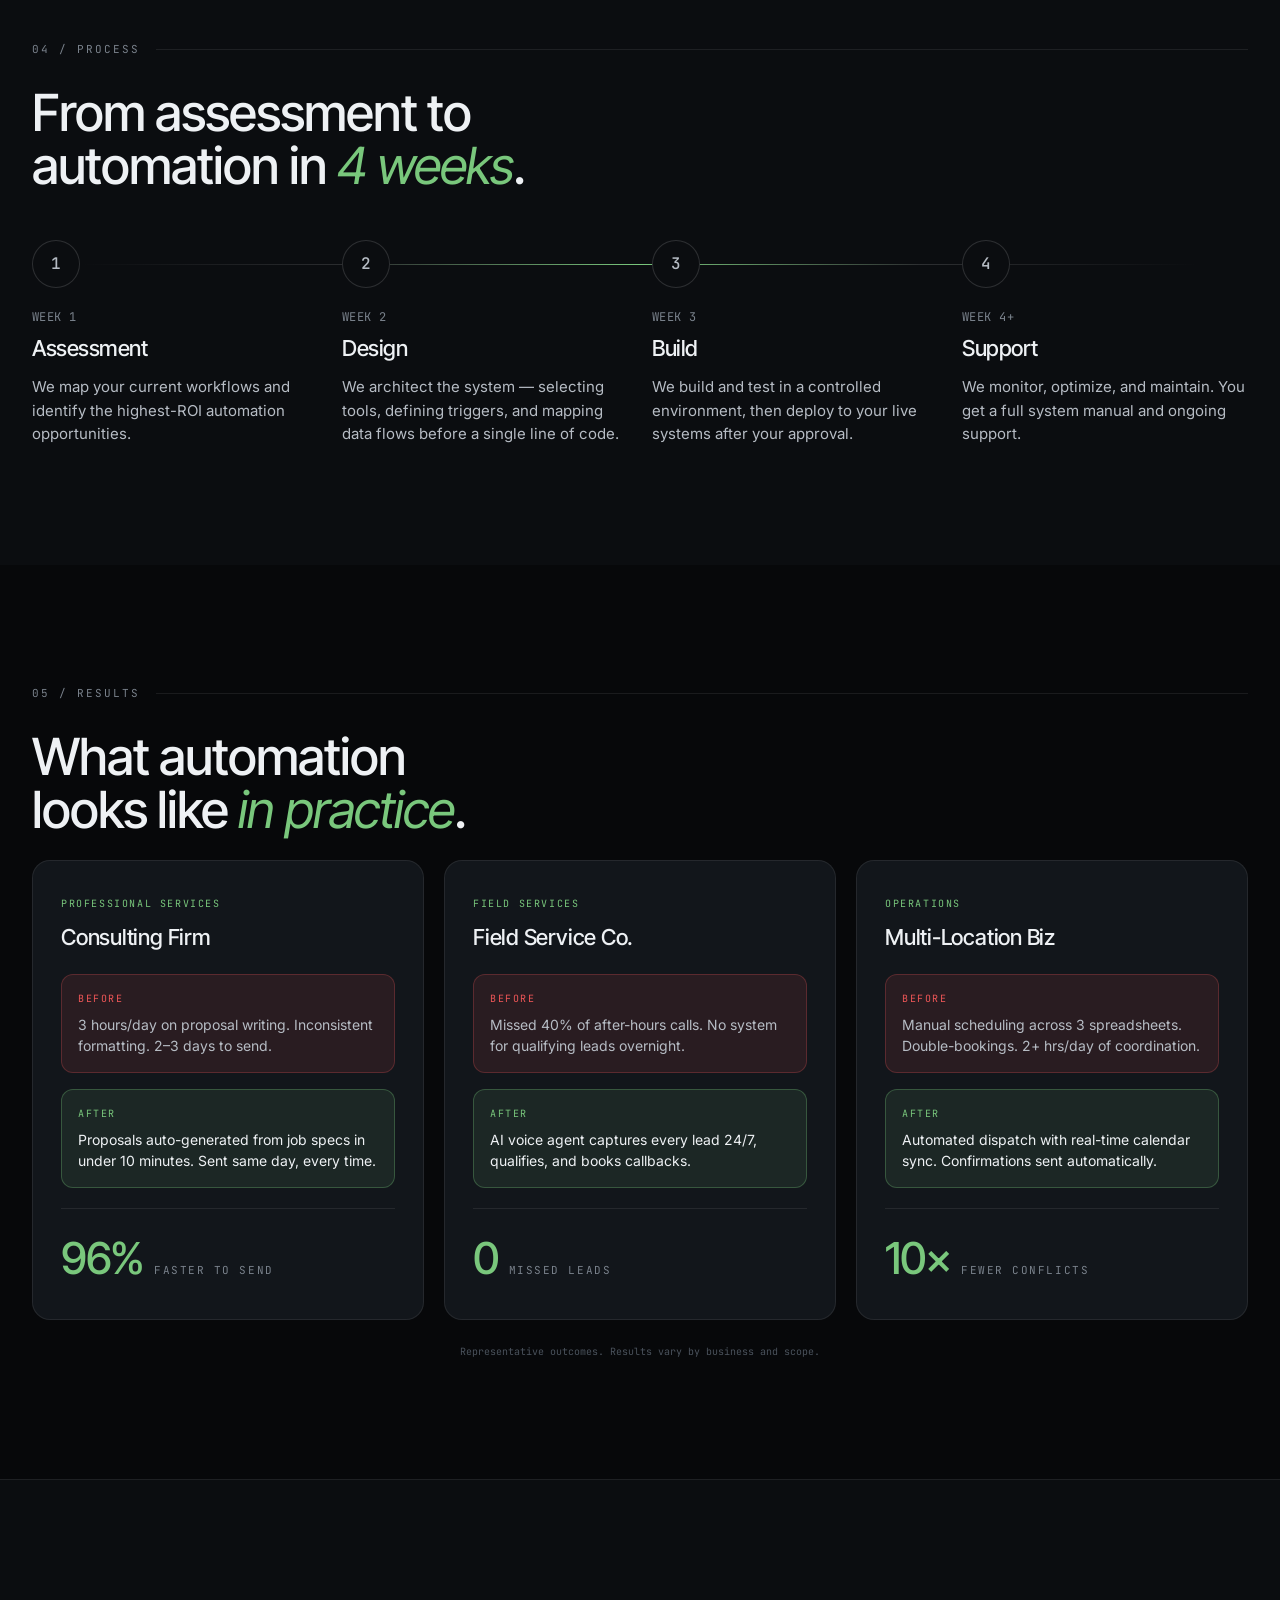
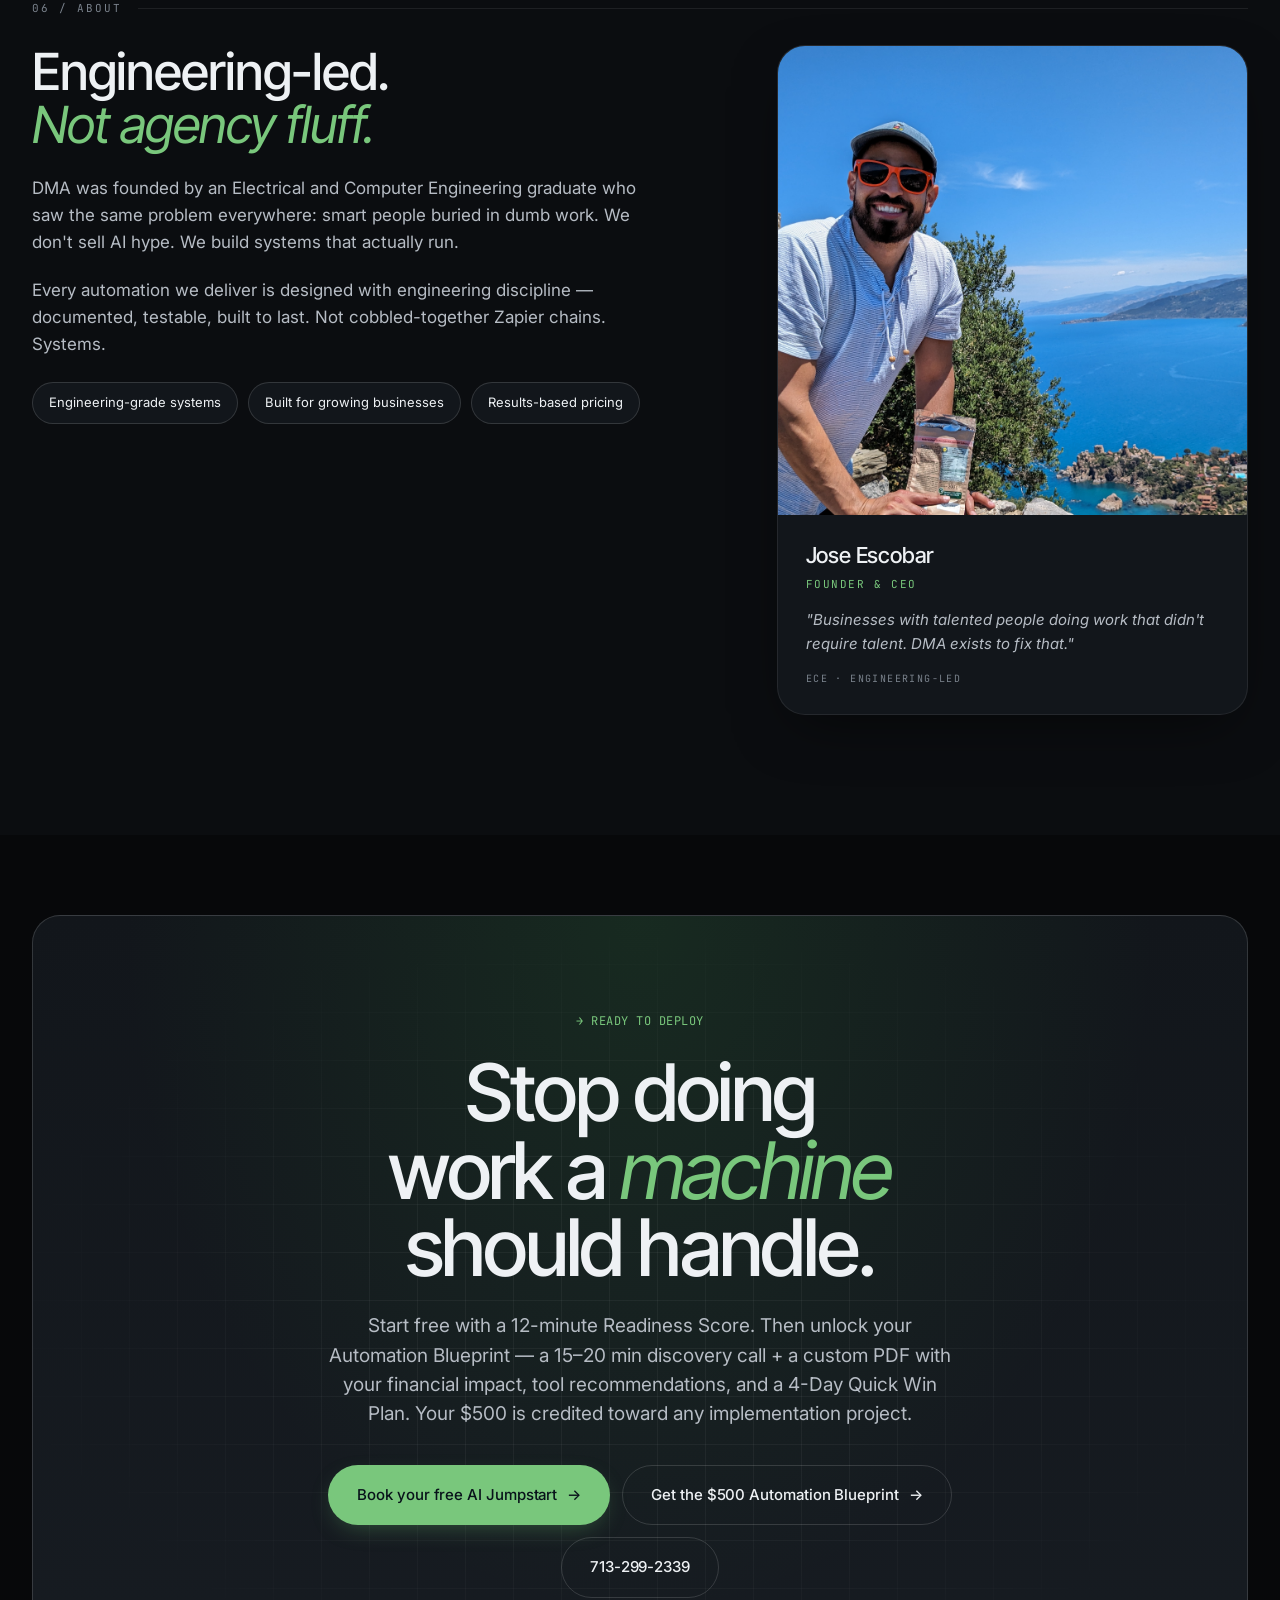
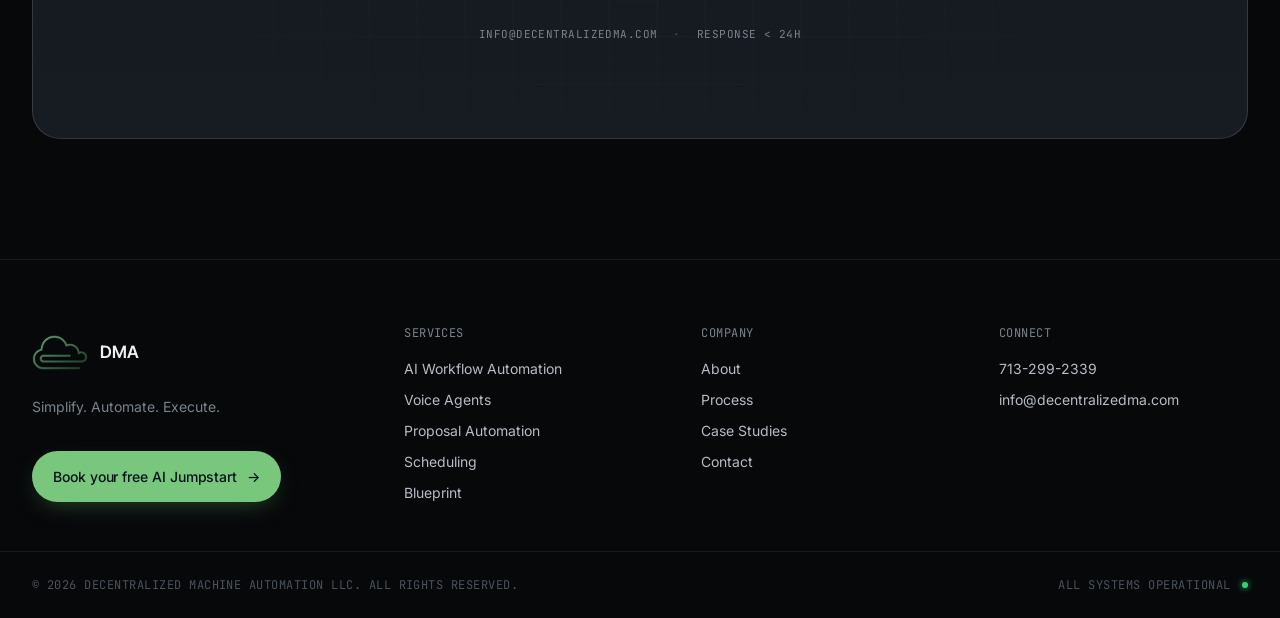
==== commit 9a6e4d81: "21OCT26_JumpstartHero_SourcedStats_MobileFixes" ====
--- a/index.html
+++ b/index.html
@@ -34,11 +34,11 @@
       <a href="#process">How It Works</a>
       <a href="#results">Results</a>
       <a href="#about">About</a>
+      <a href="#contact">Contact</a>
     </div>
 
     <div class="nav-ctas">
-      <a class="btn btn-ghost" href="/assessment/">Readiness Score <span class="arr">→</span></a>
-      <a class="btn btn-primary" href="https://buy.stripe.com/test_6oU00k83b2ByfNP7NC2Ji00" target="_blank" rel="noopener">Automation Blueprint <span class="arr">→</span></a>
+      <a class="btn btn-primary" href="https://calendar.app.google/gd6ZC7kTfLV4Lqw1A" target="_blank" rel="noopener">Book your free AI Jumpstart <span class="arr">→</span></a>
     </div>
 
     <button class="nav__hamburger" aria-label="Open menu" aria-expanded="false">
@@ -50,12 +50,14 @@
 
 <!-- Mobile drawer -->
 <div class="nav__mobile-menu" id="mobileMenu" aria-hidden="true">
+  <a class="btn btn-primary" href="https://calendar.app.google/gd6ZC7kTfLV4Lqw1A" target="_blank" rel="noopener">Book your free AI Jumpstart →</a>
   <a href="#services">Services</a>
   <a href="#process">How It Works</a>
   <a href="#results">Results</a>
   <a href="#about">About</a>
+  <a href="#contact">Contact</a>
   <a class="btn btn-ghost" href="/assessment/">Readiness Score →</a>
-  <a class="btn btn-primary" href="https://buy.stripe.com/test_6oU00k83b2ByfNP7NC2Ji00" target="_blank" rel="noopener">Automation Blueprint →</a>
+  <a class="btn btn-ghost" href="https://buy.stripe.com/4gMcN65ZEaancYl3cA3Nm00" target="_blank" rel="noopener">Get the $500 Automation Blueprint →</a>
 </div>
 
 <!-- ============================================================
@@ -80,31 +82,28 @@
 
   <div class="container">
     <div class="hero-content">
-      <div class="eyebrow reveal in">Engineering-Led AI Automation</div>
-      <div class="hero-pre reveal in" data-delay="1">Automations that</div>
+      <div class="eyebrow reveal in">Free 30-Minute AI Jumpstart</div>
+      <div class="hero-pre reveal in" data-delay="1">AI automations that</div>
       <h1 class="reveal in" data-delay="2">
         work <span class="accent">while you sleep.</span>
       </h1>
       <p class="lead reveal in" data-delay="3">
-        DMA helps business owners replace manual workflows with AI-powered systems — so you can stop doing repetitive work and start scaling.
+        We help businesses bring AI into how they already work. Start with one free 30-minute call, and we'll build the fix for one task that eats your team's time.
       </p>
       <div class="hero-ctas reveal in" data-delay="4">
-        <a class="btn btn-primary btn-lg" href="/assessment/">Get Your Readiness Score <span class="arr">→</span></a>
-        <a class="btn btn-ghost btn-lg" href="https://buy.stripe.com/test_6oU00k83b2ByfNP7NC2Ji00" target="_blank" rel="noopener">Automation Blueprint ($500) <span class="arr">→</span></a>
-      </div>
+        <a class="btn btn-primary btn-lg" href="https://calendar.app.google/gd6ZC7kTfLV4Lqw1A" target="_blank" rel="noopener">Book your free AI Jumpstart <span class="arr">→</span></a>
+      </div>
+      <a class="hero-quiz-link reveal in" data-delay="4" href="/assessment/">Or take the free Readiness Score quiz <span class="arr">→</span></a>
       <div class="hero-stats reveal in" data-delay="4">
         <div class="stat">
-          <span class="num"><span class="count" data-target="20">0</span><span class="unit">+</span></span>
-          <span class="lbl">hrs per week lost to manual admin work</span>
+          <span class="num num-static">1 in 3</span>
+          <span class="lbl">work hours business owners spend on admin</span>
         </div>
         <div class="stat">
-          <span class="num"><span class="count" data-target="67">0</span><span class="unit">%</span></span>
-          <span class="lbl">of owners cite manual work as top growth blocker</span>
-        </div>
-        <div class="stat">
-          <span class="num">$<span class="count" data-target="50">0</span>K</span>
-          <span class="lbl">average annual labor cost recaptured per client</span>
-        </div>
+          <span class="num num-static">55<span class="unit">%</span></span>
+          <span class="lbl">of businesses have repeat tasks they haven't automated yet</span>
+        </div>
+        <p class="hero-sources">Sources: <a href="https://www.timeetc.com/resources/how-to-achieve-more/the-big-price-of-small-tasks-how-entrepreneurs-may-be-unwittingly-keeping-their-businesses-small" target="_blank" rel="noopener">Time etc/Censuswide 2023</a>; <a href="https://zapier.com/blog/ai-governance-for-small-teams/" target="_blank" rel="noopener">Zapier 2026</a></p>
       </div>
     </div>
   </div>
@@ -138,6 +137,38 @@
 </div>
 
 <!-- ============================================================
+     JUMPSTART
+     ============================================================ -->
+<section id="jumpstart" class="sec jumpstart">
+  <div class="container">
+    <div class="sec-label"><span>FREE · AI JUMPSTART</span></div>
+    <h2 class="sec-title reveal in">Free 30-Minute <em>AI Jumpstart</em></h2>
+    <p class="sec-lead reveal in">Tell us the one task your team is tired of doing every week. We'll build the fix for free.</p>
+    <div class="js-grid">
+      <div class="svc-card js-card">
+        <span class="svc-num">How it works</span>
+        <ul class="assess-list">
+          <li>We get on a 30-minute call and look at how your team works.</li>
+          <li>Together we pick one task that eats your team's time, like sorting email, making invoices from jobs you already track, or one routine that runs on a schedule.</li>
+          <li>We build that one automation for you, free.</li>
+          <li>If it needs a tool with a monthly plan, you'll know the cost before we build. You pay the tool's maker directly, and we don't add anything on top. If your current tools can do it, we just use those.</li>
+        </ul>
+        <p class="svc-desc"><b>Who it's for:</b> Businesses whose team does the same office work every week and wants AI to take one thing off their plate first.</p>
+      </div>
+      <div class="svc-card js-card assess-card--featured">
+        <span class="svc-num">Our promise</span>
+        <ul class="assess-list">
+          <li><b>It runs or we fix it.</b> We agree on what "done" looks like before we start. If it doesn't work that way, we keep fixing it, free, until it does.</li>
+          <li><b>No surprise costs.</b> You hear the tool cost before we build. If you say no, we don't build, and that's fine.</li>
+          <li><b>It's yours.</b> It's built in your own accounts, so you keep it even if you never buy anything from us.</li>
+        </ul>
+        <div><a class="btn btn-primary btn-lg" href="https://calendar.app.google/gd6ZC7kTfLV4Lqw1A" target="_blank" rel="noopener">Book your free AI Jumpstart <span class="arr">→</span></a></div>
+      </div>
+    </div>
+  </div>
+</section>
+
+<!-- ============================================================
      01 — PROBLEM
      ============================================================ -->
 <section id="problem" class="sec problem">
@@ -319,8 +350,8 @@
           <li>$500 credited toward any implementation</li>
         </ul>
         <div class="assess-meta mono">PDF delivered within 48 hrs · $500 flat</div>
-        <!-- TODO: Replace https://buy.stripe.com/test_6oU00k83b2ByfNP7NC2Ji00 with your Stripe $500 Payment Link URL -->
-        <a class="btn btn-primary" href="https://buy.stripe.com/test_6oU00k83b2ByfNP7NC2Ji00" target="_blank" rel="noopener">Schedule Automation Blueprint <span class="arr">→</span></a>
+        <!-- TODO: Replace https://buy.stripe.com/4gMcN65ZEaancYl3cA3Nm00 with your Stripe $500 Payment Link URL -->
+        <a class="btn btn-primary" href="https://buy.stripe.com/4gMcN65ZEaancYl3cA3Nm00" target="_blank" rel="noopener">Get the $500 Automation Blueprint <span class="arr">→</span></a>
       </div>
 
     </div>
@@ -413,7 +444,7 @@
       <article class="case-card reveal" data-delay="2">
         <div>
           <span class="case-tag mono">Field Services</span>
-          <h3 class="case-client">Local Service Co.</h3>
+          <h3 class="case-client">Field Service Co.</h3>
         </div>
         <div class="case-split">
           <div class="case-col before">
@@ -491,7 +522,7 @@
           <p class="founder-q">
             "Businesses with talented people doing work that didn't require talent. DMA exists to fix that."
           </p>
-          <div class="founder-meta">ECE · Engineering-led · Houston, TX</div>
+          <div class="founder-meta">ECE · Engineering-led</div>
         </div>
       </aside>
 
@@ -515,21 +546,17 @@
           Start free with a 12-minute Readiness Score. Then unlock your Automation Blueprint — a 15–20 min discovery call + a custom PDF with your financial impact, tool recommendations, and a 4-Day Quick Win Plan. Your $500 is credited toward any implementation project.
         </p>
         <div class="cta-actions">
-          <a class="btn btn-primary btn-lg" href="/assessment/">
-            Get Your Readiness Score <span class="arr">→</span>
+          <a class="btn btn-primary btn-lg" href="https://calendar.app.google/gd6ZC7kTfLV4Lqw1A" target="_blank" rel="noopener">Book your free AI Jumpstart <span class="arr">→</span></a>
+          <!-- TODO: Replace https://buy.stripe.com/4gMcN65ZEaancYl3cA3Nm00 with your Stripe $500 Payment Link URL -->
+          <a class="btn btn-ghost btn-lg" href="https://buy.stripe.com/4gMcN65ZEaancYl3cA3Nm00" target="_blank" rel="noopener">
+            Get the $500 Automation Blueprint <span class="arr">→</span>
           </a>
-          <!-- TODO: Replace https://buy.stripe.com/test_6oU00k83b2ByfNP7NC2Ji00 with your Stripe $500 Payment Link URL -->
-          <a class="btn btn-ghost btn-lg" href="https://buy.stripe.com/test_6oU00k83b2ByfNP7NC2Ji00" target="_blank" rel="noopener">
-            Automation Blueprint ($500) <span class="arr">→</span>
-          </a>
-          <a class="btn btn-ghost btn-lg" href="tel:7132992339">
+          <a class="btn btn-ghost btn-lg" href="tel:+17132992339">
             713-299-2339
           </a>
         </div>
         <div class="cta-meta">
           <span>info@decentralizedma.com</span>
-          <span class="dot-sep">·</span>
-          <span>Houston, TX</span>
           <span class="dot-sep">·</span>
           <span>Response &lt; 24h</span>
         </div>
@@ -552,6 +579,7 @@
         <span class="brand-name">DMA</span>
       </a>
       <p class="foot-tag">Simplify. Automate. Execute.</p>
+      <div class="foot-cta"><a class="btn btn-primary" href="https://calendar.app.google/gd6ZC7kTfLV4Lqw1A" target="_blank" rel="noopener">Book your free AI Jumpstart <span class="arr">→</span></a></div>
     </div>
 
     <div class="foot-col">
@@ -573,9 +601,8 @@
 
     <div class="foot-col">
       <div class="foot-h mono">Connect</div>
-      <a href="tel:7132992339">713-299-2339</a>
+      <a href="tel:+17132992339">713-299-2339</a>
       <a href="mailto:info@decentralizedma.com">info@decentralizedma.com</a>
-      <span>Houston, TX</span>
     </div>
 
   </div>
--- a/styles.css
+++ b/styles.css
@@ -616,3 +616,33 @@
   .assess-steps { grid-template-columns: 1fr; }
   .assess-arrow { transform: rotate(90deg); padding-top: 0; }
 }
+
+/* ===== AI Jumpstart (21OCT26) ===== */
+.hero-quiz-link{display:inline-block;margin-top:16px;font-size:14px;color:var(--fg-2);text-decoration:underline;text-underline-offset:3px}
+.hero-quiz-link:hover{color:var(--accent)}
+.jumpstart{background:var(--bg-1);border-top:1px solid var(--line)}
+.js-grid{display:grid;grid-template-columns:1.3fr 1fr;gap:24px}
+.js-card{display:flex;flex-direction:column;gap:18px;padding:36px 32px}
+.js-card .assess-list li{font-size:15px;line-height:1.55}
+.js-card .btn{align-self:flex-start}
+.foot-cta{margin-top:18px}
+@media (max-width:900px){.js-grid{grid-template-columns:1fr}.js-card{padding:28px 22px}.js-card .btn{align-self:stretch;justify-content:center;text-align:center}}
+/* Mobile menu button fix: .nav__mobile-menu a overrides .btn padding/color */
+.nav__mobile-menu a.btn{padding:14px 20px;border-bottom:1px solid var(--line-2);border-radius:999px}
+.nav__mobile-menu a.btn-primary{color:#08121a;border-color:var(--accent)}
+.nav__mobile-menu a.btn-ghost{color:var(--fg)}
+
+/* Hero stats: two items */
+.hero-stats { grid-template-columns: repeat(2, minmax(0,1fr)); max-width: 560px; gap: 32px; }
+@media (max-width: 900px) {
+  .hero-stats { grid-template-columns: repeat(2, minmax(0,1fr)); gap: 20px; max-width: none; }
+}
+/* Even spacing between Book button, quiz link and stats */
+.hero-content .hero-ctas { margin-bottom: 0; }
+.hero-quiz-link { margin: 16px 0 40px; }
+
+/* Sourced hero stats (static text, no count-up) */
+.stat .num-static { white-space: nowrap; }
+.hero-sources { grid-column: 1 / -1; margin: -6px 0 0; font-size: 11px; line-height: 1.5; color: var(--fg-3); }
+.hero-sources a { color: var(--fg-3); text-decoration: underline; text-underline-offset: 2px; }
+.hero-sources a:hover { color: var(--fg-2); }
